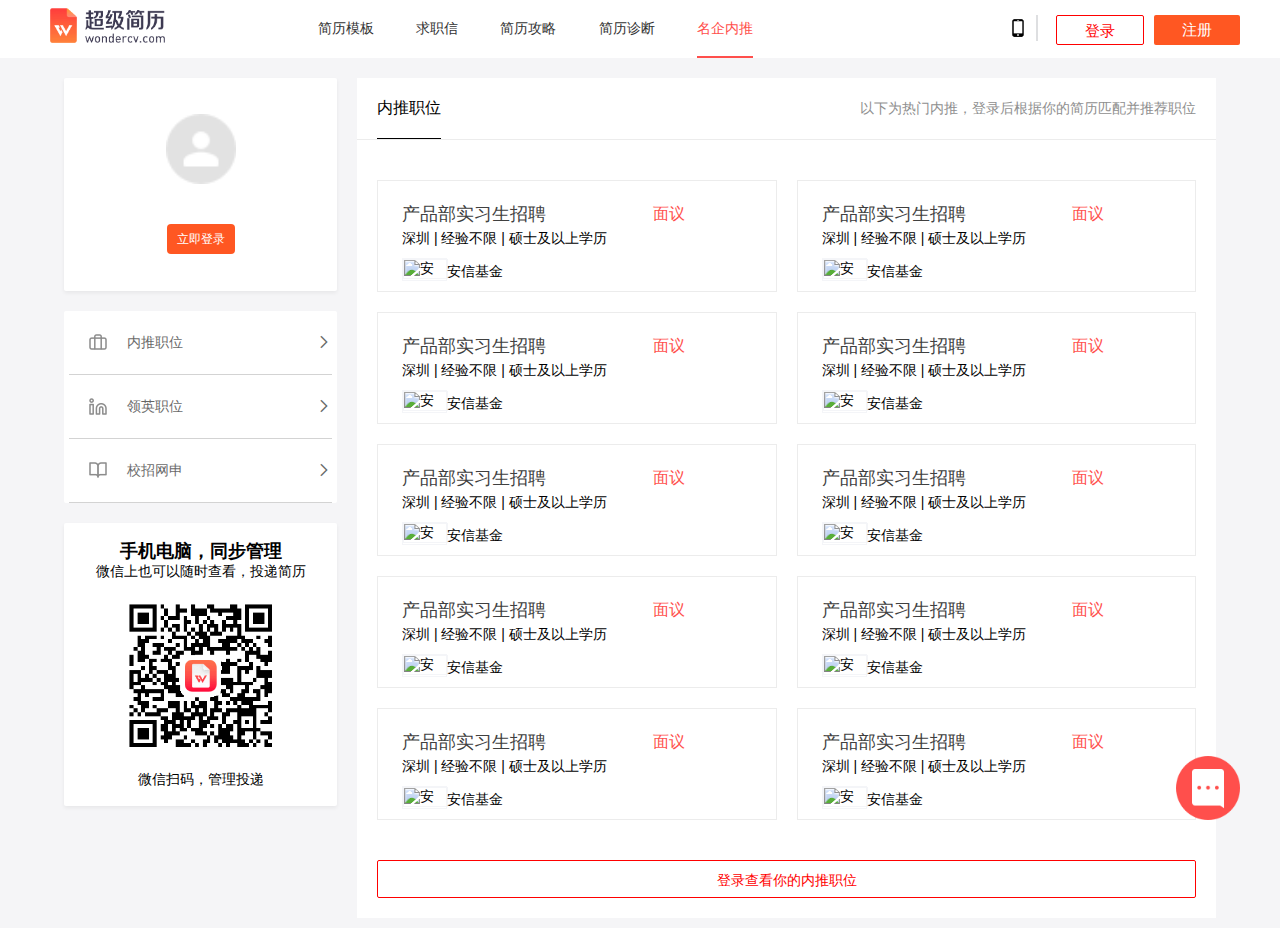
==== 名企内推赵世冲/index.html @ 22922384 "update" ====
<!DOCTYPE html>
<html lang="en">

<head>
  <meta charset="UTF-8">
  <meta name="viewport" content="width=device-width, initial-scale=1.0">
  <meta http-equiv="X-UA-Compatible" content="ie=edge">
  <title>Document</title>
  <link rel="stylesheet" href="css/index.css">
  <link rel="stylesheet" href="layui/css/layui.css">

  <script src="layui/layui.js"></script>

</head>

<body>
  <div class="all">
    <!-- 头部 -->
    <header>
      <div class="loog">
        <a href="../首页郭松松/index.html">
            <img src="img/[www.wondercv.com][233]newwondercvlogozh-CN.png">
        </a>
      </div>
      <div class="nav">
        <ul>
          <li><a href="../简历模板兰田/templates.html">简历模板</a></li>
          <li><a href="../求职信苏茜蔓/WonderCV.html">求职信</a></li>
          <li><a href="../简历攻略刘博/index.html">简历攻略</a></li>
          <li><a href="../简历诊断渠颖超/index.html">简历诊断</a></li>
          <li><a href="../名企内推赵世冲/index.html">名企内推</a></li>
        </ul>
      </div>
      <div class="nav-raght">
        <img style="width: 20px;height: 20px;margin-right: 8px;margin-top: 3px;" src="img/[www.wondercv.com][757]phone.png">
        <div style="height: 26px;width: 2px;background: #DEDFE1;margin-right: 18px;"></div>
        <a style="font-size: 15px;background: none;border:1px red solid;color:red;padding: 0 28px;"
          class="layui-btn layui-btn-sm layui-btn-danger">登录</a>
        <a style="padding: 0 28px;font-size: 15px;" class="zhuce layui-btn layui-btn-sm layui-btn-danger">注册</a>
      </div>

    </header>







    <main style="width: 90%;margin: 0 auto;" class="layui-fluid">
      <div class="content layui-row layui-col-space20">
        <div class="main-left layui-col-md3 layui-col-sm4 layui-col-xs12">
          <div class="main-left-top">
            <img src="img/ren.png">
            <button class="layui-btn layui-btn-sm layui-btn-danger">立即登录</button>
          </div>
          <div class="main-left-con">
            <ul>
              <li style="display: flex;justify-content: space-between;">
                <div style="display: flex;">
                  <img src="img/[www.wondercv.com][312]recruitinfoshover.png">
                  <p>内推职位</p>
                </div>
                <i class="layui-icon layui-icon-right"></i>
              </li>
              <li style="display: flex;justify-content: space-between;">
                <div style="display: flex;"><img src="img/[www.wondercv.com][995]inrecruitinfoshover.png">
                  <p>领英职位</p>
                </div>
                <i class="layui-icon layui-icon-right"></i>

              </li>
              <li style="display: flex;justify-content: space-between;">
                <div style="display: flex;"><img src="img/[www.wondercv.com][861]campusrecruitinghover.png">
                  <p>校招网申</p>
                </div>
                <i class="layui-icon layui-icon-right"></i>
              </li>
            </ul>
          </div>
          <div class="main-left-di">
            <p><b style="font-size: 18px;">手机电脑，同步管理</b></p>
            <P>微信上也可以随时查看，投递简历</P>
            <img src="img/[www.wondercv.com][280]defaultwxqr.png">
            <p>微信扫码，管理投递</p>
          </div>

        </div>
        <div class="main-right layui-col-md9 layui-col-sm8 layui-col-xs12">
          <div style="background-color: #fff;">
            <div class="main-right-top">
              <div
                style="display: flex;line-height: 60px; justify-content: space-between;padding: 0 20px 0 20px; border-bottom: 1px solid #ececec;">
                <p style="border-bottom: 1px #000 solid;font-size: 16px;">内推职位</p>
                <p class="xiaoshi" style="color: #8f8f8f;">以下为热门内推，登录后根据你的简历匹配并推荐职位</p>
              </div>
            </div>
            <div class="main-right-con layui-row layui-col-space20" style="padding: 20px;">
              <!-- 内推职务——职务 -->
              <div class="layui-col-md6" style="margin-top: 20px;">
                <div class="zhiwu card">
                  <a style="width: 100%;" target="_blank" href="/zh-CN/recruit_infos/VpVGJlU"></a>
                  <div style="display:flex;justify-content:space-between;">
                    <div class="job_post">产品部实习生招聘</div>
                    <div class="money">面议</div>
                  </div>

                  <div class="desc">
                    <span>
                      深圳 | 经验不限 | 硕士及以上学历
                    </span>
                  </div>
                  <div class="company">
                    <div class="logo">
                      <img class="logo" alt="安"
                        src="https://photo.wondercv.com/uploads/company/logo/4972/93fc5598-2ac5-4665-b8e4-3fb1077aae60">
                    </div>


                    <div class="title">安信基金</div>
                  </div>
                  </a>
                </div>
              </div>
              <!-- 内推职务——职务 -->
              <div class="layui-col-md6" style="margin-top: 20px;">
                <div class="zhiwu card">
                  <a style="width: 100%;" target="_blank" href="/zh-CN/recruit_infos/VpVGJlU"></a>
                  <div style="display:flex;justify-content:space-between;">
                    <div class="job_post">产品部实习生招聘</div>
                    <div class="money">面议</div>
                  </div>

                  <div class="desc">
                    <span>
                      深圳 | 经验不限 | 硕士及以上学历
                    </span>
                  </div>
                  <div class="company">
                    <div class="logo">
                      <img class="logo" alt="安"
                        src="https://photo.wondercv.com/uploads/company/logo/4972/93fc5598-2ac5-4665-b8e4-3fb1077aae60">
                    </div>


                    <div class="title">安信基金</div>
                  </div>
                  </a>
                </div>
              </div>
              <!-- 内推职务——职务 -->
              <div class="layui-col-md6">
                <div class="zhiwu card">
                  <a style="width: 100%;" target="_blank" href="/zh-CN/recruit_infos/VpVGJlU"></a>
                  <div style="display:flex;justify-content:space-between;">
                    <div class="job_post">产品部实习生招聘</div>
                    <div class="money">面议</div>
                  </div>

                  <div class="desc">
                    <span>
                      深圳 | 经验不限 | 硕士及以上学历
                    </span>
                  </div>
                  <div class="company">
                    <div class="logo">
                      <img class="logo" alt="安"
                        src="https://photo.wondercv.com/uploads/company/logo/4972/93fc5598-2ac5-4665-b8e4-3fb1077aae60">
                    </div>


                    <div class="title">安信基金</div>
                  </div>
                  </a>
                </div>
              </div>
              <!-- 内推职务——职务 -->
              <div class="layui-col-md6">
                <div class="zhiwu card">
                  <a style="width: 100%;" target="_blank" href="/zh-CN/recruit_infos/VpVGJlU"></a>
                  <div style="display:flex;justify-content:space-between;">
                    <div class="job_post">产品部实习生招聘</div>
                    <div class="money">面议</div>
                  </div>

                  <div class="desc">
                    <span>
                      深圳 | 经验不限 | 硕士及以上学历
                    </span>
                  </div>
                  <div class="company">
                    <div class="logo">
                      <img class="logo" alt="安"
                        src="https://photo.wondercv.com/uploads/company/logo/4972/93fc5598-2ac5-4665-b8e4-3fb1077aae60">
                    </div>


                    <div class="title">安信基金</div>
                  </div>
                  </a>
                </div>
              </div>
              <!-- 内推职务——职务 -->
              <div class="layui-col-md6">
                <div class="zhiwu card">
                  <a style="width: 100%;" target="_blank" href="/zh-CN/recruit_infos/VpVGJlU"></a>
                  <div style="display:flex;justify-content:space-between;">
                    <div class="job_post">产品部实习生招聘</div>
                    <div class="money">面议</div>
                  </div>

                  <div class="desc">
                    <span>
                      深圳 | 经验不限 | 硕士及以上学历
                    </span>
                  </div>
                  <div class="company">
                    <div class="logo">
                      <img class="logo" alt="安"
                        src="https://photo.wondercv.com/uploads/company/logo/4972/93fc5598-2ac5-4665-b8e4-3fb1077aae60">
                    </div>


                    <div class="title">安信基金</div>
                  </div>
                  </a>
                </div>
              </div>
              <!-- 内推职务——职务 -->
              <div class="layui-col-md6">
                <div class="zhiwu card">
                  <a style="width: 100%;" target="_blank" href="/zh-CN/recruit_infos/VpVGJlU"></a>
                  <div style="display:flex;justify-content:space-between;">
                    <div class="job_post">产品部实习生招聘</div>
                    <div class="money">面议</div>
                  </div>

                  <div class="desc">
                    <span>
                      深圳 | 经验不限 | 硕士及以上学历
                    </span>
                  </div>
                  <div class="company">
                    <div class="logo">
                      <img class="logo" alt="安"
                        src="https://photo.wondercv.com/uploads/company/logo/4972/93fc5598-2ac5-4665-b8e4-3fb1077aae60">
                    </div>


                    <div class="title">安信基金</div>
                  </div>
                  </a>
                </div>
              </div>
              <!-- 内推职务——职务 -->
              <div class="layui-col-md6">
                <div class="zhiwu card">
                  <a style="width: 100%;" target="_blank" href="/zh-CN/recruit_infos/VpVGJlU"></a>
                  <div style="display:flex;justify-content:space-between;">
                    <div class="job_post">产品部实习生招聘</div>
                    <div class="money">面议</div>
                  </div>

                  <div class="desc">
                    <span>
                      深圳 | 经验不限 | 硕士及以上学历
                    </span>
                  </div>
                  <div class="company">
                    <div class="logo">
                      <img class="logo" alt="安"
                        src="https://photo.wondercv.com/uploads/company/logo/4972/93fc5598-2ac5-4665-b8e4-3fb1077aae60">
                    </div>


                    <div class="title">安信基金</div>
                  </div>
                  </a>
                </div>
              </div>
              <!-- 内推职务——职务 -->
              <div class="layui-col-md6">
                <div class="zhiwu card">
                  <a style="width: 100%;" target="_blank" href="/zh-CN/recruit_infos/VpVGJlU"></a>
                  <div style="display:flex;justify-content:space-between;">
                    <div class="job_post">产品部实习生招聘</div>
                    <div class="money">面议</div>
                  </div>

                  <div class="desc">
                    <span>
                      深圳 | 经验不限 | 硕士及以上学历
                    </span>
                  </div>
                  <div class="company">
                    <div class="logo">
                      <img class="logo" alt="安"
                        src="https://photo.wondercv.com/uploads/company/logo/4972/93fc5598-2ac5-4665-b8e4-3fb1077aae60">
                    </div>


                    <div class="title">安信基金</div>
                  </div>
                  </a>
                </div>
              </div>
              <!-- 内推职务——职务 -->
              <div class="layui-col-md6">
                <div class="zhiwu card">
                  <a style="width: 100%;" target="_blank" href="/zh-CN/recruit_infos/VpVGJlU"></a>
                  <div style="display:flex;justify-content:space-between;">
                    <div class="job_post">产品部实习生招聘</div>
                    <div class="money">面议</div>
                  </div>

                  <div class="desc">
                    <span>
                      深圳 | 经验不限 | 硕士及以上学历
                    </span>
                  </div>
                  <div class="company">
                    <div class="logo">
                      <img class="logo" alt="安"
                        src="https://photo.wondercv.com/uploads/company/logo/4972/93fc5598-2ac5-4665-b8e4-3fb1077aae60">
                    </div>


                    <div class="title">安信基金</div>
                  </div>
                  </a>
                </div>
              </div>
              <!-- 内推职务——职务 -->
              <div class="layui-col-md6">
                <div class="zhiwu card">
                  <a style="width: 100%;" target="_blank" href="/zh-CN/recruit_infos/VpVGJlU"></a>
                  <div style="display:flex;justify-content:space-between;">
                    <div class="job_post">产品部实习生招聘</div>
                    <div class="money">面议</div>
                  </div>

                  <div class="desc">
                    <span>
                      深圳 | 经验不限 | 硕士及以上学历
                    </span>
                  </div>
                  <div class="company">
                    <div class="logo">
                      <img class="logo" alt="安"
                        src="https://photo.wondercv.com/uploads/company/logo/4972/93fc5598-2ac5-4665-b8e4-3fb1077aae60">
                    </div>


                    <div class="title">安信基金</div>
                  </div>
                  </a>
                </div>
              </div>
            </div>
            <div class="main-right-di" style="padding: 20px;"><a class="layui-btn layui-btn-fluid">登录查看你的内推职位</a></div>
          </div>
        </div>
      </div>

    </main>
    <footer>
      <img src="img/[www.wondercv.com][230]E696B0E5AEA2E69C8D1530523129941.png">
    </footer>





  </div>
</body>

</html>
---- 名企内推赵世冲/css/index.css ----
.all{
    background-color:#F5F5F7;
}

/* 导航 */
header{
    width: 100%;
    height: 100%; 
    background-color: #fff;
    display: flex;
    justify-content: space-between;
}
.loog img{
    margin-top: 8px;
    width: 115px;
    margin-left: 50px;
    line-height: 56px
}
.nav{width: 34%;
margin-left: -8%;}
.nav ul{
    display: flex;
    justify-content:space-between;
    margin: 0 auto;
    line-height: 56px;
    color: #5e5e5e;
    font-size: 14px;
}

.nav ul li:nth-of-type(5){
    border-bottom: 2px solid #ff4f4c;
}
.nav ul li:nth-of-type(5) a{
    color: #ff4f4c;
}

.nav-raght{
    display: flex;
    margin-top: 15px;
    margin-right: 40px;
}
.nav li:hover{
    cursor: pointer;
    color: red;
}





.main-left-top>img{
    width: 70px;
    height: 70px;
    display: block;
    margin: 20px auto;
}
.main-left-top>button{
    display: block;
    margin: 20px auto;
    margin-top: 40px;
    border-radius:4px;
     
}
.main-left-top,.main-left-di{
    background-color: #FFF;
    padding:6% 2%;
    border-radius:2px;
    box-shadow: 0 2px 4px 0 rgba(0,0,0,0.06);
}
.main-left-con{
    background-color: #FFF;
    border-radius:2px;
    padding: 0 2%;
    
}
.main-left-con li{
    opacity: 0.6;
    cursor:pointer;
}
.main-left-con li:hover{
    opacity: 1;
}

.main-left-top{margin-top: 20px;}
.main-left-con{margin: 20px 0;}
.main-left-con li{
    list-style: none;
    border-bottom: 1px solid #b6b6b6;
    line-height: 63px;
}
.main-left-con>ul>li>div img{
    width: 18px;
    height: 18px;
    margin:22px 20px;
}
.main-left-di img{
    width: 150px;
    height: 150px;
    display: block;
    margin: 20px auto;
}
.main-left-di p{text-align: center;}
.main-right-top{margin-top: 20px;}
.card{
    
    background: #fff;
    border: 1px solid #ececec;
    padding: 24px;
    padding-bottom: 0;
    position: relative;
}
.job_post{
    font-size: 18px;
    color: #404040;
    line-height: 18px;

    margin-right: 9px;
    margin-bottom: 7px;
}
.money{
    
    width: 99px;
    height: 18px;
    font-size: 16px;
    font-weight: 500;
    color: #ff4f4c;
    line-height: 18px;
}
.company{
    display: flex;
    margin:10px 0;
}
.title{margin-top: 5px;}
.card .logo{
    width: 43px;
    border: 1px solid #f4f5f8;
}
.main-right-di a{
    background: none;
    color: red;
    border: 1px red solid;
}
.zhiwu{
    cursor: pointer;
}
.main-right-di a:hover{
    background-color: red;
}
footer>img{
    position: fixed;
    
    right: 40px;
    bottom: 80px;
    width: 64px;
    height: 64px;
    cursor: pointer;
}
@media screen and (max-width: 510px) {
    .xiaoshi {
        display: none !important;
    }
    .nav-raght a{
        padding: 0 10px!important;
        font-size: 10px !important;
    }
}
@media screen and (max-width: 840px) {
    .nav ul{display: none;}
}
@media screen and (max-width: 360px) {
    .zhuce{
        display: none!important;
    }
}
---- 名企内推赵世冲/layui/css/layui.css ----
/** layui-v2.4.5 MIT License By https://www.layui.com */
 .layui-inline,img{display:inline-block;vertical-align:middle}h1,h2,h3,h4,h5,h6{font-weight:400}.layui-edge,.layui-header,.layui-inline,.layui-main{position:relative}.layui-elip,.layui-form-checkbox span,.layui-form-pane .layui-form-label{text-overflow:ellipsis;white-space:nowrap}.layui-btn,.layui-edge,.layui-inline,img{vertical-align:middle}.layui-btn,.layui-disabled,.layui-icon,.layui-unselect{-webkit-user-select:none;-ms-user-select:none;-moz-user-select:none}blockquote,body,button,dd,div,dl,dt,form,h1,h2,h3,h4,h5,h6,input,li,ol,p,pre,td,textarea,th,ul{margin:0;padding:0;-webkit-tap-highlight-color:rgba(0,0,0,0)}a:active,a:hover{outline:0}img{border:none}li{list-style:none}table{border-collapse:collapse;border-spacing:0}h4,h5,h6{font-size:100%}button,input,optgroup,option,select,textarea{font-family:inherit;font-size:inherit;font-style:inherit;font-weight:inherit;outline:0}pre{white-space:pre-wrap;white-space:-moz-pre-wrap;white-space:-pre-wrap;white-space:-o-pre-wrap;word-wrap:break-word}body{line-height:24px;font:14px Helvetica Neue,Helvetica,PingFang SC,Tahoma,Arial,sans-serif}hr{height:1px;margin:10px 0;border:0;clear:both}a{color:#333;text-decoration:none}a:hover{color:#777}a cite{font-style:normal;*cursor:pointer}.layui-border-box,.layui-border-box *{box-sizing:border-box}.layui-box,.layui-box *{box-sizing:content-box}.layui-clear{clear:both;*zoom:1}.layui-clear:after{content:'\20';clear:both;*zoom:1;display:block;height:0}.layui-inline{*display:inline;*zoom:1}.layui-edge{display:inline-block;width:0;height:0;border-width:6px;border-style:dashed;border-color:transparent;overflow:hidden}.layui-edge-top{top:-4px;border-bottom-color:#999;border-bottom-style:solid}.layui-edge-right{border-left-color:#999;border-left-style:solid}.layui-edge-bottom{top:2px;border-top-color:#999;border-top-style:solid}.layui-edge-left{border-right-color:#999;border-right-style:solid}.layui-elip{overflow:hidden}.layui-disabled,.layui-disabled:hover{color:#d2d2d2!important;cursor:not-allowed!important}.layui-circle{border-radius:100%}.layui-show{display:block!important}.layui-hide{display:none!important}@font-face{font-family:layui-icon;src:url(../font/iconfont.eot?v=240);src:url(../font/iconfont.eot?v=240#iefix) format('embedded-opentype'),url(../font/iconfont.svg?v=240#iconfont) format('svg'),url(../font/iconfont.woff?v=240) format('woff'),url(../font/iconfont.ttf?v=240) format('truetype')}.layui-icon{font-family:layui-icon!important;font-size:16px;font-style:normal;-webkit-font-smoothing:antialiased;-moz-osx-font-smoothing:grayscale}.layui-icon-reply-fill:before{content:"\e611"}.layui-icon-set-fill:before{content:"\e614"}.layui-icon-menu-fill:before{content:"\e60f"}.layui-icon-search:before{content:"\e615"}.layui-icon-share:before{content:"\e641"}.layui-icon-set-sm:before{content:"\e620"}.layui-icon-engine:before{content:"\e628"}.layui-icon-close:before{content:"\1006"}.layui-icon-close-fill:before{content:"\1007"}.layui-icon-chart-screen:before{content:"\e629"}.layui-icon-star:before{content:"\e600"}.layui-icon-circle-dot:before{content:"\e617"}.layui-icon-chat:before{content:"\e606"}.layui-icon-release:before{content:"\e609"}.layui-icon-list:before{content:"\e60a"}.layui-icon-chart:before{content:"\e62c"}.layui-icon-ok-circle:before{content:"\1005"}.layui-icon-layim-theme:before{content:"\e61b"}.layui-icon-table:before{content:"\e62d"}.layui-icon-right:before{content:"\e602"}.layui-icon-left:before{content:"\e603"}.layui-icon-cart-simple:before{content:"\e698"}.layui-icon-face-cry:before{content:"\e69c"}.layui-icon-face-smile:before{content:"\e6af"}.layui-icon-survey:before{content:"\e6b2"}.layui-icon-tree:before{content:"\e62e"}.layui-icon-upload-circle:before{content:"\e62f"}.layui-icon-add-circle:before{content:"\e61f"}.layui-icon-download-circle:before{content:"\e601"}.layui-icon-templeate-1:before{content:"\e630"}.layui-icon-util:before{content:"\e631"}.layui-icon-face-surprised:before{content:"\e664"}.layui-icon-edit:before{content:"\e642"}.layui-icon-speaker:before{content:"\e645"}.layui-icon-down:before{content:"\e61a"}.layui-icon-file:before{content:"\e621"}.layui-icon-layouts:before{content:"\e632"}.layui-icon-rate-half:before{content:"\e6c9"}.layui-icon-add-circle-fine:before{content:"\e608"}.layui-icon-prev-circle:before{content:"\e633"}.layui-icon-read:before{content:"\e705"}.layui-icon-404:before{content:"\e61c"}.layui-icon-carousel:before{content:"\e634"}.layui-icon-help:before{content:"\e607"}.layui-icon-code-circle:before{content:"\e635"}.layui-icon-water:before{content:"\e636"}.layui-icon-username:before{content:"\e66f"}.layui-icon-find-fill:before{content:"\e670"}.layui-icon-about:before{content:"\e60b"}.layui-icon-location:before{content:"\e715"}.layui-icon-up:before{content:"\e619"}.layui-icon-pause:before{content:"\e651"}.layui-icon-date:before{content:"\e637"}.layui-icon-layim-uploadfile:before{content:"\e61d"}.layui-icon-delete:before{content:"\e640"}.layui-icon-play:before{content:"\e652"}.layui-icon-top:before{content:"\e604"}.layui-icon-friends:before{content:"\e612"}.layui-icon-refresh-3:before{content:"\e9aa"}.layui-icon-ok:before{content:"\e605"}.layui-icon-layer:before{content:"\e638"}.layui-icon-face-smile-fine:before{content:"\e60c"}.layui-icon-dollar:before{content:"\e659"}.layui-icon-group:before{content:"\e613"}.layui-icon-layim-download:before{content:"\e61e"}.layui-icon-picture-fine:before{content:"\e60d"}.layui-icon-link:before{content:"\e64c"}.layui-icon-diamond:before{content:"\e735"}.layui-icon-log:before{content:"\e60e"}.layui-icon-rate-solid:before{content:"\e67a"}.layui-icon-fonts-del:before{content:"\e64f"}.layui-icon-unlink:before{content:"\e64d"}.layui-icon-fonts-clear:before{content:"\e639"}.layui-icon-triangle-r:before{content:"\e623"}.layui-icon-circle:before{content:"\e63f"}.layui-icon-radio:before{content:"\e643"}.layui-icon-align-center:before{content:"\e647"}.layui-icon-align-right:before{content:"\e648"}.layui-icon-align-left:before{content:"\e649"}.layui-icon-loading-1:before{content:"\e63e"}.layui-icon-return:before{content:"\e65c"}.layui-icon-fonts-strong:before{content:"\e62b"}.layui-icon-upload:before{content:"\e67c"}.layui-icon-dialogue:before{content:"\e63a"}.layui-icon-video:before{content:"\e6ed"}.layui-icon-headset:before{content:"\e6fc"}.layui-icon-cellphone-fine:before{content:"\e63b"}.layui-icon-add-1:before{content:"\e654"}.layui-icon-face-smile-b:before{content:"\e650"}.layui-icon-fonts-html:before{content:"\e64b"}.layui-icon-form:before{content:"\e63c"}.layui-icon-cart:before{content:"\e657"}.layui-icon-camera-fill:before{content:"\e65d"}.layui-icon-tabs:before{content:"\e62a"}.layui-icon-fonts-code:before{content:"\e64e"}.layui-icon-fire:before{content:"\e756"}.layui-icon-set:before{content:"\e716"}.layui-icon-fonts-u:before{content:"\e646"}.layui-icon-triangle-d:before{content:"\e625"}.layui-icon-tips:before{content:"\e702"}.layui-icon-picture:before{content:"\e64a"}.layui-icon-more-vertical:before{content:"\e671"}.layui-icon-flag:before{content:"\e66c"}.layui-icon-loading:before{content:"\e63d"}.layui-icon-fonts-i:before{content:"\e644"}.layui-icon-refresh-1:before{content:"\e666"}.layui-icon-rmb:before{content:"\e65e"}.layui-icon-home:before{content:"\e68e"}.layui-icon-user:before{content:"\e770"}.layui-icon-notice:before{content:"\e667"}.layui-icon-login-weibo:before{content:"\e675"}.layui-icon-voice:before{content:"\e688"}.layui-icon-upload-drag:before{content:"\e681"}.layui-icon-login-qq:before{content:"\e676"}.layui-icon-snowflake:before{content:"\e6b1"}.layui-icon-file-b:before{content:"\e655"}.layui-icon-template:before{content:"\e663"}.layui-icon-auz:before{content:"\e672"}.layui-icon-console:before{content:"\e665"}.layui-icon-app:before{content:"\e653"}.layui-icon-prev:before{content:"\e65a"}.layui-icon-website:before{content:"\e7ae"}.layui-icon-next:before{content:"\e65b"}.layui-icon-component:before{content:"\e857"}.layui-icon-more:before{content:"\e65f"}.layui-icon-login-wechat:before{content:"\e677"}.layui-icon-shrink-right:before{content:"\e668"}.layui-icon-spread-left:before{content:"\e66b"}.layui-icon-camera:before{content:"\e660"}.layui-icon-note:before{content:"\e66e"}.layui-icon-refresh:before{content:"\e669"}.layui-icon-female:before{content:"\e661"}.layui-icon-male:before{content:"\e662"}.layui-icon-password:before{content:"\e673"}.layui-icon-senior:before{content:"\e674"}.layui-icon-theme:before{content:"\e66a"}.layui-icon-tread:before{content:"\e6c5"}.layui-icon-praise:before{content:"\e6c6"}.layui-icon-star-fill:before{content:"\e658"}.layui-icon-rate:before{content:"\e67b"}.layui-icon-template-1:before{content:"\e656"}.layui-icon-vercode:before{content:"\e679"}.layui-icon-cellphone:before{content:"\e678"}.layui-icon-screen-full:before{content:"\e622"}.layui-icon-screen-restore:before{content:"\e758"}.layui-icon-cols:before{content:"\e610"}.layui-icon-export:before{content:"\e67d"}.layui-icon-print:before{content:"\e66d"}.layui-icon-slider:before{content:"\e714"}.layui-main{width:1140px;margin:0 auto}.layui-header{z-index:1000;height:60px}.layui-header a:hover{transition:all .5s;-webkit-transition:all .5s}.layui-side{position:fixed;left:0;top:0;bottom:0;z-index:999;width:200px;overflow-x:hidden}.layui-side-scroll{position:relative;width:220px;height:100%;overflow-x:hidden}.layui-body{position:absolute;left:200px;right:0;top:0;bottom:0;z-index:998;width:auto;overflow:hidden;overflow-y:auto;box-sizing:border-box}.layui-layout-body{overflow:hidden}.layui-layout-admin .layui-header{background-color:#23262E}.layui-layout-admin .layui-side{top:60px;width:200px;overflow-x:hidden}.layui-layout-admin .layui-body{top:60px;bottom:44px}.layui-layout-admin .layui-main{width:auto;margin:0 15px}.layui-layout-admin .layui-footer{position:fixed;left:200px;right:0;bottom:0;height:44px;line-height:44px;padding:0 15px;background-color:#eee}.layui-layout-admin .layui-logo{position:absolute;left:0;top:0;width:200px;height:100%;line-height:60px;text-align:center;color:#009688;font-size:16px}.layui-layout-admin .layui-header .layui-nav{background:0 0}.layui-layout-left{position:absolute!important;left:200px;top:0}.layui-layout-right{position:absolute!important;right:0;top:0}.layui-container{position:relative;margin:0 auto;padding:0 15px;box-sizing:border-box}.layui-fluid{position:relative;margin:0 auto;padding:0 15px}.layui-row:after,.layui-row:before{content:'';display:block;clear:both}.layui-col-lg1,.layui-col-lg10,.layui-col-lg11,.layui-col-lg12,.layui-col-lg2,.layui-col-lg3,.layui-col-lg4,.layui-col-lg5,.layui-col-lg6,.layui-col-lg7,.layui-col-lg8,.layui-col-lg9,.layui-col-md1,.layui-col-md10,.layui-col-md11,.layui-col-md12,.layui-col-md2,.layui-col-md3,.layui-col-md4,.layui-col-md5,.layui-col-md6,.layui-col-md7,.layui-col-md8,.layui-col-md9,.layui-col-sm1,.layui-col-sm10,.layui-col-sm11,.layui-col-sm12,.layui-col-sm2,.layui-col-sm3,.layui-col-sm4,.layui-col-sm5,.layui-col-sm6,.layui-col-sm7,.layui-col-sm8,.layui-col-sm9,.layui-col-xs1,.layui-col-xs10,.layui-col-xs11,.layui-col-xs12,.layui-col-xs2,.layui-col-xs3,.layui-col-xs4,.layui-col-xs5,.layui-col-xs6,.layui-col-xs7,.layui-col-xs8,.layui-col-xs9{position:relative;display:block;box-sizing:border-box}.layui-col-xs1,.layui-col-xs10,.layui-col-xs11,.layui-col-xs12,.layui-col-xs2,.layui-col-xs3,.layui-col-xs4,.layui-col-xs5,.layui-col-xs6,.layui-col-xs7,.layui-col-xs8,.layui-col-xs9{float:left}.layui-col-xs1{width:8.33333333%}.layui-col-xs2{width:16.66666667%}.layui-col-xs3{width:25%}.layui-col-xs4{width:33.33333333%}.layui-col-xs5{width:41.66666667%}.layui-col-xs6{width:50%}.layui-col-xs7{width:58.33333333%}.layui-col-xs8{width:66.66666667%}.layui-col-xs9{width:75%}.layui-col-xs10{width:83.33333333%}.layui-col-xs11{width:91.66666667%}.layui-col-xs12{width:100%}.layui-col-xs-offset1{margin-left:8.33333333%}.layui-col-xs-offset2{margin-left:16.66666667%}.layui-col-xs-offset3{margin-left:25%}.layui-col-xs-offset4{margin-left:33.33333333%}.layui-col-xs-offset5{margin-left:41.66666667%}.layui-col-xs-offset6{margin-left:50%}.layui-col-xs-offset7{margin-left:58.33333333%}.layui-col-xs-offset8{margin-left:66.66666667%}.layui-col-xs-offset9{margin-left:75%}.layui-col-xs-offset10{margin-left:83.33333333%}.layui-col-xs-offset11{margin-left:91.66666667%}.layui-col-xs-offset12{margin-left:100%}@media screen and (max-width:768px){.layui-hide-xs{display:none!important}.layui-show-xs-block{display:block!important}.layui-show-xs-inline{display:inline!important}.layui-show-xs-inline-block{display:inline-block!important}}@media screen and (min-width:768px){.layui-container{width:750px}.layui-hide-sm{display:none!important}.layui-show-sm-block{display:block!important}.layui-show-sm-inline{display:inline!important}.layui-show-sm-inline-block{display:inline-block!important}.layui-col-sm1,.layui-col-sm10,.layui-col-sm11,.layui-col-sm12,.layui-col-sm2,.layui-col-sm3,.layui-col-sm4,.layui-col-sm5,.layui-col-sm6,.layui-col-sm7,.layui-col-sm8,.layui-col-sm9{float:left}.layui-col-sm1{width:8.33333333%}.layui-col-sm2{width:16.66666667%}.layui-col-sm3{width:25%}.layui-col-sm4{width:33.33333333%}.layui-col-sm5{width:41.66666667%}.layui-col-sm6{width:50%}.layui-col-sm7{width:58.33333333%}.layui-col-sm8{width:66.66666667%}.layui-col-sm9{width:75%}.layui-col-sm10{width:83.33333333%}.layui-col-sm11{width:91.66666667%}.layui-col-sm12{width:100%}.layui-col-sm-offset1{margin-left:8.33333333%}.layui-col-sm-offset2{margin-left:16.66666667%}.layui-col-sm-offset3{margin-left:25%}.layui-col-sm-offset4{margin-left:33.33333333%}.layui-col-sm-offset5{margin-left:41.66666667%}.layui-col-sm-offset6{margin-left:50%}.layui-col-sm-offset7{margin-left:58.33333333%}.layui-col-sm-offset8{margin-left:66.66666667%}.layui-col-sm-offset9{margin-left:75%}.layui-col-sm-offset10{margin-left:83.33333333%}.layui-col-sm-offset11{margin-left:91.66666667%}.layui-col-sm-offset12{margin-left:100%}}@media screen and (min-width:992px){.layui-container{width:970px}.layui-hide-md{display:none!important}.layui-show-md-block{display:block!important}.layui-show-md-inline{display:inline!important}.layui-show-md-inline-block{display:inline-block!important}.layui-col-md1,.layui-col-md10,.layui-col-md11,.layui-col-md12,.layui-col-md2,.layui-col-md3,.layui-col-md4,.layui-col-md5,.layui-col-md6,.layui-col-md7,.layui-col-md8,.layui-col-md9{float:left}.layui-col-md1{width:8.33333333%}.layui-col-md2{width:16.66666667%}.layui-col-md3{width:25%}.layui-col-md4{width:33.33333333%}.layui-col-md5{width:41.66666667%}.layui-col-md6{width:50%}.layui-col-md7{width:58.33333333%}.layui-col-md8{width:66.66666667%}.layui-col-md9{width:75%}.layui-col-md10{width:83.33333333%}.layui-col-md11{width:91.66666667%}.layui-col-md12{width:100%}.layui-col-md-offset1{margin-left:8.33333333%}.layui-col-md-offset2{margin-left:16.66666667%}.layui-col-md-offset3{margin-left:25%}.layui-col-md-offset4{margin-left:33.33333333%}.layui-col-md-offset5{margin-left:41.66666667%}.layui-col-md-offset6{margin-left:50%}.layui-col-md-offset7{margin-left:58.33333333%}.layui-col-md-offset8{margin-left:66.66666667%}.layui-col-md-offset9{margin-left:75%}.layui-col-md-offset10{margin-left:83.33333333%}.layui-col-md-offset11{margin-left:91.66666667%}.layui-col-md-offset12{margin-left:100%}}@media screen and (min-width:1200px){.layui-container{width:1170px}.layui-hide-lg{display:none!important}.layui-show-lg-block{display:block!important}.layui-show-lg-inline{display:inline!important}.layui-show-lg-inline-block{display:inline-block!important}.layui-col-lg1,.layui-col-lg10,.layui-col-lg11,.layui-col-lg12,.layui-col-lg2,.layui-col-lg3,.layui-col-lg4,.layui-col-lg5,.layui-col-lg6,.layui-col-lg7,.layui-col-lg8,.layui-col-lg9{float:left}.layui-col-lg1{width:8.33333333%}.layui-col-lg2{width:16.66666667%}.layui-col-lg3{width:25%}.layui-col-lg4{width:33.33333333%}.layui-col-lg5{width:41.66666667%}.layui-col-lg6{width:50%}.layui-col-lg7{width:58.33333333%}.layui-col-lg8{width:66.66666667%}.layui-col-lg9{width:75%}.layui-col-lg10{width:83.33333333%}.layui-col-lg11{width:91.66666667%}.layui-col-lg12{width:100%}.layui-col-lg-offset1{margin-left:8.33333333%}.layui-col-lg-offset2{margin-left:16.66666667%}.layui-col-lg-offset3{margin-left:25%}.layui-col-lg-offset4{margin-left:33.33333333%}.layui-col-lg-offset5{margin-left:41.66666667%}.layui-col-lg-offset6{margin-left:50%}.layui-col-lg-offset7{margin-left:58.33333333%}.layui-col-lg-offset8{margin-left:66.66666667%}.layui-col-lg-offset9{margin-left:75%}.layui-col-lg-offset10{margin-left:83.33333333%}.layui-col-lg-offset11{margin-left:91.66666667%}.layui-col-lg-offset12{margin-left:100%}}.layui-col-space1{margin:-.5px}.layui-col-space1>*{padding:.5px}.layui-col-space3{margin:-1.5px}.layui-col-space3>*{padding:1.5px}.layui-col-space5{margin:-2.5px}.layui-col-space5>*{padding:2.5px}.layui-col-space8{margin:-3.5px}.layui-col-space8>*{padding:3.5px}.layui-col-space10{margin:-5px}.layui-col-space10>*{padding:5px}.layui-col-space12{margin:-6px}.layui-col-space12>*{padding:6px}.layui-col-space15{margin:-7.5px}.layui-col-space15>*{padding:7.5px}.layui-col-space18{margin:-9px}.layui-col-space18>*{padding:9px}.layui-col-space20{margin:-10px}.layui-col-space20>*{padding:10px}.layui-col-space22{margin:-11px}.layui-col-space22>*{padding:11px}.layui-col-space25{margin:-12.5px}.layui-col-space25>*{padding:12.5px}.layui-col-space30{margin:-15px}.layui-col-space30>*{padding:15px}.layui-btn,.layui-input,.layui-select,.layui-textarea,.layui-upload-button{outline:0;-webkit-appearance:none;transition:all .3s;-webkit-transition:all .3s;box-sizing:border-box}.layui-elem-quote{margin-bottom:10px;padding:15px;line-height:22px;border-left:5px solid #009688;border-radius:0 2px 2px 0;background-color:#f2f2f2}.layui-quote-nm{border-style:solid;border-width:1px 1px 1px 5px;background:0 0}.layui-elem-field{margin-bottom:10px;padding:0;border-width:1px;border-style:solid}.layui-elem-field legend{margin-left:20px;padding:0 10px;font-size:20px;font-weight:300}.layui-field-title{margin:10px 0 20px;border-width:1px 0 0}.layui-field-box{padding:10px 15px}.layui-field-title .layui-field-box{padding:10px 0}.layui-progress{position:relative;height:6px;border-radius:20px;background-color:#e2e2e2}.layui-progress-bar{position:absolute;left:0;top:0;width:0;max-width:100%;height:6px;border-radius:20px;text-align:right;background-color:#5FB878;transition:all .3s;-webkit-transition:all .3s}.layui-progress-big,.layui-progress-big .layui-progress-bar{height:18px;line-height:18px}.layui-progress-text{position:relative;top:-20px;line-height:18px;font-size:12px;color:#666}.layui-progress-big .layui-progress-text{position:static;padding:0 10px;color:#fff}.layui-collapse{border-width:1px;border-style:solid;border-radius:2px}.layui-colla-content,.layui-colla-item{border-top-width:1px;border-top-style:solid}.layui-colla-item:first-child{border-top:none}.layui-colla-title{position:relative;height:42px;line-height:42px;padding:0 15px 0 35px;color:#333;background-color:#f2f2f2;cursor:pointer;font-size:14px;overflow:hidden}.layui-colla-content{display:none;padding:10px 15px;line-height:22px;color:#666}.layui-colla-icon{position:absolute;left:15px;top:0;font-size:14px}.layui-card{margin-bottom:15px;border-radius:2px;background-color:#fff;box-shadow:0 1px 2px 0 rgba(0,0,0,.05)}.layui-card:last-child{margin-bottom:0}.layui-card-header{position:relative;height:42px;line-height:42px;padding:0 15px;border-bottom:1px solid #f6f6f6;color:#333;border-radius:2px 2px 0 0;font-size:14px}.layui-bg-black,.layui-bg-blue,.layui-bg-cyan,.layui-bg-green,.layui-bg-orange,.layui-bg-red{color:#fff!important}.layui-card-body{position:relative;padding:10px 15px;line-height:24px}.layui-card-body[pad15]{padding:15px}.layui-card-body[pad20]{padding:20px}.layui-card-body .layui-table{margin:5px 0}.layui-card .layui-tab{margin:0}.layui-panel-window{position:relative;padding:15px;border-radius:0;border-top:5px solid #E6E6E6;background-color:#fff}.layui-auxiliar-moving{position:fixed;left:0;right:0;top:0;bottom:0;width:100%;height:100%;background:0 0;z-index:9999999999}.layui-form-label,.layui-form-mid,.layui-form-select,.layui-input-block,.layui-input-inline,.layui-textarea{position:relative}.layui-bg-red{background-color:#FF5722!important}.layui-bg-orange{background-color:#FFB800!important}.layui-bg-green{background-color:#009688!important}.layui-bg-cyan{background-color:#2F4056!important}.layui-bg-blue{background-color:#1E9FFF!important}.layui-bg-black{background-color:#393D49!important}.layui-bg-gray{background-color:#eee!important;color:#666!important}.layui-badge-rim,.layui-colla-content,.layui-colla-item,.layui-collapse,.layui-elem-field,.layui-form-pane .layui-form-item[pane],.layui-form-pane .layui-form-label,.layui-input,.layui-layedit,.layui-layedit-tool,.layui-quote-nm,.layui-select,.layui-tab-bar,.layui-tab-card,.layui-tab-title,.layui-tab-title .layui-this:after,.layui-textarea{border-color:#e6e6e6}.layui-timeline-item:before,hr{background-color:#e6e6e6}.layui-text{line-height:22px;font-size:14px;color:#666}.layui-text h1,.layui-text h2,.layui-text h3{font-weight:500;color:#333}.layui-text h1{font-size:30px}.layui-text h2{font-size:24px}.layui-text h3{font-size:18px}.layui-text a:not(.layui-btn){color:#01AAED}.layui-text a:not(.layui-btn):hover{text-decoration:underline}.layui-text ul{padding:5px 0 5px 15px}.layui-text ul li{margin-top:5px;list-style-type:disc}.layui-text em,.layui-word-aux{color:#999!important;padding:0 5px!important}.layui-btn{display:inline-block;height:38px;line-height:38px;padding:0 18px;background-color:#009688;color:#fff;white-space:nowrap;text-align:center;font-size:14px;border:none;border-radius:2px;cursor:pointer}.layui-btn:hover{opacity:.8;filter:alpha(opacity=80);color:#fff}.layui-btn:active{opacity:1;filter:alpha(opacity=100)}.layui-btn+.layui-btn{margin-left:10px}.layui-btn-container{font-size:0}.layui-btn-container .layui-btn{margin-right:10px;margin-bottom:10px}.layui-btn-container .layui-btn+.layui-btn{margin-left:0}.layui-table .layui-btn-container .layui-btn{margin-bottom:9px}.layui-btn-radius{border-radius:100px}.layui-btn .layui-icon{margin-right:3px;font-size:18px;vertical-align:bottom;vertical-align:middle\9}.layui-btn-primary{border:1px solid #C9C9C9;background-color:#fff;color:#555}.layui-btn-primary:hover{border-color:#009688;color:#333}.layui-btn-normal{background-color:#1E9FFF}.layui-btn-warm{background-color:#FFB800}.layui-btn-danger{background-color:#FF5722}.layui-btn-disabled,.layui-btn-disabled:active,.layui-btn-disabled:hover{border:1px solid #e6e6e6;background-color:#FBFBFB;color:#C9C9C9;cursor:not-allowed;opacity:1}.layui-btn-lg{height:44px;line-height:44px;padding:0 25px;font-size:16px}.layui-btn-sm{height:30px;line-height:30px;padding:0 10px;font-size:12px}.layui-btn-sm i{font-size:16px!important}.layui-btn-xs{height:22px;line-height:22px;padding:0 5px;font-size:12px}.layui-btn-xs i{font-size:14px!important}.layui-btn-group{display:inline-block;vertical-align:middle;font-size:0}.layui-btn-group .layui-btn{margin-left:0!important;margin-right:0!important;border-left:1px solid rgba(255,255,255,.5);border-radius:0}.layui-btn-group .layui-btn-primary{border-left:none}.layui-btn-group .layui-btn-primary:hover{border-color:#C9C9C9;color:#009688}.layui-btn-group .layui-btn:first-child{border-left:none;border-radius:2px 0 0 2px}.layui-btn-group .layui-btn-primary:first-child{border-left:1px solid #c9c9c9}.layui-btn-group .layui-btn:last-child{border-radius:0 2px 2px 0}.layui-btn-group .layui-btn+.layui-btn{margin-left:0}.layui-btn-group+.layui-btn-group{margin-left:10px}.layui-btn-fluid{width:100%}.layui-input,.layui-select,.layui-textarea{height:38px;line-height:1.3;line-height:38px\9;border-width:1px;border-style:solid;background-color:#fff;border-radius:2px}.layui-input::-webkit-input-placeholder,.layui-select::-webkit-input-placeholder,.layui-textarea::-webkit-input-placeholder{line-height:1.3}.layui-input,.layui-textarea{display:block;width:100%;padding-left:10px}.layui-input:hover,.layui-textarea:hover{border-color:#D2D2D2!important}.layui-input:focus,.layui-textarea:focus{border-color:#C9C9C9!important}.layui-textarea{min-height:100px;height:auto;line-height:20px;padding:6px 10px;resize:vertical}.layui-select{padding:0 10px}.layui-form input[type=checkbox],.layui-form input[type=radio],.layui-form select{display:none}.layui-form [lay-ignore]{display:initial}.layui-form-item{margin-bottom:15px;clear:both;*zoom:1}.layui-form-item:after{content:'\20';clear:both;*zoom:1;display:block;height:0}.layui-form-label{float:left;display:block;padding:9px 15px;width:80px;font-weight:400;line-height:20px;text-align:right}.layui-form-label-col{display:block;float:none;padding:9px 0;line-height:20px;text-align:left}.layui-form-item .layui-inline{margin-bottom:5px;margin-right:10px}.layui-input-block{margin-left:110px;min-height:36px}.layui-input-inline{display:inline-block;vertical-align:middle}.layui-form-item .layui-input-inline{float:left;width:190px;margin-right:10px}.layui-form-text .layui-input-inline{width:auto}.layui-form-mid{float:left;display:block;padding:9px 0!important;line-height:20px;margin-right:10px}.layui-form-danger+.layui-form-select .layui-input,.layui-form-danger:focus{border-color:#FF5722!important}.layui-form-select .layui-input{padding-right:30px;cursor:pointer}.layui-form-select .layui-edge{position:absolute;right:10px;top:50%;margin-top:-3px;cursor:pointer;border-width:6px;border-top-color:#c2c2c2;border-top-style:solid;transition:all .3s;-webkit-transition:all .3s}.layui-form-select dl{display:none;position:absolute;left:0;top:42px;padding:5px 0;z-index:899;min-width:100%;border:1px solid #d2d2d2;max-height:300px;overflow-y:auto;background-color:#fff;border-radius:2px;box-shadow:0 2px 4px rgba(0,0,0,.12);box-sizing:border-box}.layui-form-select dl dd,.layui-form-select dl dt{padding:0 10px;line-height:36px;white-space:nowrap;overflow:hidden;text-overflow:ellipsis}.layui-form-select dl dt{font-size:12px;color:#999}.layui-form-select dl dd{cursor:pointer}.layui-form-select dl dd:hover{background-color:#f2f2f2;-webkit-transition:.5s all;transition:.5s all}.layui-form-select .layui-select-group dd{padding-left:20px}.layui-form-select dl dd.layui-select-tips{padding-left:10px!important;color:#999}.layui-form-select dl dd.layui-this{background-color:#5FB878;color:#fff}.layui-form-checkbox,.layui-form-select dl dd.layui-disabled{background-color:#fff}.layui-form-selected dl{display:block}.layui-form-checkbox,.layui-form-checkbox *,.layui-form-switch{display:inline-block;vertical-align:middle}.layui-form-selected .layui-edge{margin-top:-9px;-webkit-transform:rotate(180deg);transform:rotate(180deg);margin-top:-3px\9}:root .layui-form-selected .layui-edge{margin-top:-9px\0/IE9}.layui-form-selectup dl{top:auto;bottom:42px}.layui-select-none{margin:5px 0;text-align:center;color:#999}.layui-select-disabled .layui-disabled{border-color:#eee!important}.layui-select-disabled .layui-edge{border-top-color:#d2d2d2}.layui-form-checkbox{position:relative;height:30px;line-height:30px;margin-right:10px;padding-right:30px;cursor:pointer;font-size:0;-webkit-transition:.1s linear;transition:.1s linear;box-sizing:border-box}.layui-form-checkbox span{padding:0 10px;height:100%;font-size:14px;border-radius:2px 0 0 2px;background-color:#d2d2d2;color:#fff;overflow:hidden}.layui-form-checkbox:hover span{background-color:#c2c2c2}.layui-form-checkbox i{position:absolute;right:0;top:0;width:30px;height:28px;border:1px solid #d2d2d2;border-left:none;border-radius:0 2px 2px 0;color:#fff;font-size:20px;text-align:center}.layui-form-checkbox:hover i{border-color:#c2c2c2;color:#c2c2c2}.layui-form-checked,.layui-form-checked:hover{border-color:#5FB878}.layui-form-checked span,.layui-form-checked:hover span{background-color:#5FB878}.layui-form-checked i,.layui-form-checked:hover i{color:#5FB878}.layui-form-item .layui-form-checkbox{margin-top:4px}.layui-form-checkbox[lay-skin=primary]{height:auto!important;line-height:normal!important;min-width:18px;min-height:18px;border:none!important;margin-right:0;padding-left:28px;padding-right:0;background:0 0}.layui-form-checkbox[lay-skin=primary] span{padding-left:0;padding-right:15px;line-height:18px;background:0 0;color:#666}.layui-form-checkbox[lay-skin=primary] i{right:auto;left:0;width:16px;height:16px;line-height:16px;border:1px solid #d2d2d2;font-size:12px;border-radius:2px;background-color:#fff;-webkit-transition:.1s linear;transition:.1s linear}.layui-form-checkbox[lay-skin=primary]:hover i{border-color:#5FB878;color:#fff}.layui-form-checked[lay-skin=primary] i{border-color:#5FB878;background-color:#5FB878;color:#fff}.layui-checkbox-disbaled[lay-skin=primary] span{background:0 0!important;color:#c2c2c2}.layui-checkbox-disbaled[lay-skin=primary]:hover i{border-color:#d2d2d2}.layui-form-item .layui-form-checkbox[lay-skin=primary]{margin-top:10px}.layui-form-switch{position:relative;height:22px;line-height:22px;min-width:35px;padding:0 5px;margin-top:8px;border:1px solid #d2d2d2;border-radius:20px;cursor:pointer;background-color:#fff;-webkit-transition:.1s linear;transition:.1s linear}.layui-form-switch i{position:absolute;left:5px;top:3px;width:16px;height:16px;border-radius:20px;background-color:#d2d2d2;-webkit-transition:.1s linear;transition:.1s linear}.layui-form-switch em{position:relative;top:0;width:25px;margin-left:21px;padding:0!important;text-align:center!important;color:#999!important;font-style:normal!important;font-size:12px}.layui-form-onswitch{border-color:#5FB878;background-color:#5FB878}.layui-checkbox-disbaled,.layui-checkbox-disbaled i{border-color:#e2e2e2!important}.layui-form-onswitch i{left:100%;margin-left:-21px;background-color:#fff}.layui-form-onswitch em{margin-left:5px;margin-right:21px;color:#fff!important}.layui-checkbox-disbaled span{background-color:#e2e2e2!important}.layui-checkbox-disbaled:hover i{color:#fff!important}[lay-radio]{display:none}.layui-form-radio,.layui-form-radio *{display:inline-block;vertical-align:middle}.layui-form-radio{line-height:28px;margin:6px 10px 0 0;padding-right:10px;cursor:pointer;font-size:0}.layui-form-radio *{font-size:14px}.layui-form-radio>i{margin-right:8px;font-size:22px;color:#c2c2c2}.layui-form-radio>i:hover,.layui-form-radioed>i{color:#5FB878}.layui-radio-disbaled>i{color:#e2e2e2!important}.layui-form-pane .layui-form-label{width:110px;padding:8px 15px;height:38px;line-height:20px;border-width:1px;border-style:solid;border-radius:2px 0 0 2px;text-align:center;background-color:#FBFBFB;overflow:hidden;box-sizing:border-box}.layui-form-pane .layui-input-inline{margin-left:-1px}.layui-form-pane .layui-input-block{margin-left:110px;left:-1px}.layui-form-pane .layui-input{border-radius:0 2px 2px 0}.layui-form-pane .layui-form-text .layui-form-label{float:none;width:100%;border-radius:2px;box-sizing:border-box;text-align:left}.layui-form-pane .layui-form-text .layui-input-inline{display:block;margin:0;top:-1px;clear:both}.layui-form-pane .layui-form-text .layui-input-block{margin:0;left:0;top:-1px}.layui-form-pane .layui-form-text .layui-textarea{min-height:100px;border-radius:0 0 2px 2px}.layui-form-pane .layui-form-checkbox{margin:4px 0 4px 10px}.layui-form-pane .layui-form-radio,.layui-form-pane .layui-form-switch{margin-top:6px;margin-left:10px}.layui-form-pane .layui-form-item[pane]{position:relative;border-width:1px;border-style:solid}.layui-form-pane .layui-form-item[pane] .layui-form-label{position:absolute;left:0;top:0;height:100%;border-width:0 1px 0 0}.layui-form-pane .layui-form-item[pane] .layui-input-inline{margin-left:110px}@media screen and (max-width:450px){.layui-form-item .layui-form-label{text-overflow:ellipsis;overflow:hidden;white-space:nowrap}.layui-form-item .layui-inline{display:block;margin-right:0;margin-bottom:20px;clear:both}.layui-form-item .layui-inline:after{content:'\20';clear:both;display:block;height:0}.layui-form-item .layui-input-inline{display:block;float:none;left:-3px;width:auto;margin:0 0 10px 112px}.layui-form-item .layui-input-inline+.layui-form-mid{margin-left:110px;top:-5px;padding:0}.layui-form-item .layui-form-checkbox{margin-right:5px;margin-bottom:5px}}.layui-layedit{border-width:1px;border-style:solid;border-radius:2px}.layui-layedit-tool{padding:3px 5px;border-bottom-width:1px;border-bottom-style:solid;font-size:0}.layedit-tool-fixed{position:fixed;top:0;border-top:1px solid #e2e2e2}.layui-layedit-tool .layedit-tool-mid,.layui-layedit-tool .layui-icon{display:inline-block;vertical-align:middle;text-align:center;font-size:14px}.layui-layedit-tool .layui-icon{position:relative;width:32px;height:30px;line-height:30px;margin:3px 5px;color:#777;cursor:pointer;border-radius:2px}.layui-layedit-tool .layui-icon:hover{color:#393D49}.layui-layedit-tool .layui-icon:active{color:#000}.layui-layedit-tool .layedit-tool-active{background-color:#e2e2e2;color:#000}.layui-layedit-tool .layui-disabled,.layui-layedit-tool .layui-disabled:hover{color:#d2d2d2;cursor:not-allowed}.layui-layedit-tool .layedit-tool-mid{width:1px;height:18px;margin:0 10px;background-color:#d2d2d2}.layedit-tool-html{width:50px!important;font-size:30px!important}.layedit-tool-b,.layedit-tool-code,.layedit-tool-help{font-size:16px!important}.layedit-tool-d,.layedit-tool-face,.layedit-tool-image,.layedit-tool-unlink{font-size:18px!important}.layedit-tool-image input{position:absolute;font-size:0;left:0;top:0;width:100%;height:100%;opacity:.01;filter:Alpha(opacity=1);cursor:pointer}.layui-layedit-iframe iframe{display:block;width:100%}#LAY_layedit_code{overflow:hidden}.layui-laypage{display:inline-block;*display:inline;*zoom:1;vertical-align:middle;margin:10px 0;font-size:0}.layui-laypage>a:first-child,.layui-laypage>a:first-child em{border-radius:2px 0 0 2px}.layui-laypage>a:last-child,.layui-laypage>a:last-child em{border-radius:0 2px 2px 0}.layui-laypage>:first-child{margin-left:0!important}.layui-laypage>:last-child{margin-right:0!important}.layui-laypage a,.layui-laypage button,.layui-laypage input,.layui-laypage select,.layui-laypage span{border:1px solid #e2e2e2}.layui-laypage a,.layui-laypage span{display:inline-block;*display:inline;*zoom:1;vertical-align:middle;padding:0 15px;height:28px;line-height:28px;margin:0 -1px 5px 0;background-color:#fff;color:#333;font-size:12px}.layui-flow-more a *,.layui-laypage input,.layui-table-view select[lay-ignore]{display:inline-block}.layui-laypage a:hover{color:#009688}.layui-laypage em{font-style:normal}.layui-laypage .layui-laypage-spr{color:#999;font-weight:700}.layui-laypage a{text-decoration:none}.layui-laypage .layui-laypage-curr{position:relative}.layui-laypage .layui-laypage-curr em{position:relative;color:#fff}.layui-laypage .layui-laypage-curr .layui-laypage-em{position:absolute;left:-1px;top:-1px;padding:1px;width:100%;height:100%;background-color:#009688}.layui-laypage-em{border-radius:2px}.layui-laypage-next em,.layui-laypage-prev em{font-family:Sim sun;font-size:16px}.layui-laypage .layui-laypage-count,.layui-laypage .layui-laypage-limits,.layui-laypage .layui-laypage-refresh,.layui-laypage .layui-laypage-skip{margin-left:10px;margin-right:10px;padding:0;border:none}.layui-laypage .layui-laypage-limits,.layui-laypage .layui-laypage-refresh{vertical-align:top}.layui-laypage .layui-laypage-refresh i{font-size:18px;cursor:pointer}.layui-laypage select{height:22px;padding:3px;border-radius:2px;cursor:pointer}.layui-laypage .layui-laypage-skip{height:30px;line-height:30px;color:#999}.layui-laypage button,.layui-laypage input{height:30px;line-height:30px;border-radius:2px;vertical-align:top;background-color:#fff;box-sizing:border-box}.layui-laypage input{width:40px;margin:0 10px;padding:0 3px;text-align:center}.layui-laypage input:focus,.layui-laypage select:focus{border-color:#009688!important}.layui-laypage button{margin-left:10px;padding:0 10px;cursor:pointer}.layui-table,.layui-table-view{margin:10px 0}.layui-flow-more{margin:10px 0;text-align:center;color:#999;font-size:14px}.layui-flow-more a{height:32px;line-height:32px}.layui-flow-more a *{vertical-align:top}.layui-flow-more a cite{padding:0 20px;border-radius:3px;background-color:#eee;color:#333;font-style:normal}.layui-flow-more a cite:hover{opacity:.8}.layui-flow-more a i{font-size:30px;color:#737383}.layui-table{width:100%;background-color:#fff;color:#666}.layui-table tr{transition:all .3s;-webkit-transition:all .3s}.layui-table th{text-align:left;font-weight:400}.layui-table tbody tr:hover,.layui-table thead tr,.layui-table-click,.layui-table-header,.layui-table-hover,.layui-table-mend,.layui-table-patch,.layui-table-tool,.layui-table-total,.layui-table-total tr,.layui-table[lay-even] tr:nth-child(even){background-color:#f2f2f2}.layui-table td,.layui-table th,.layui-table-col-set,.layui-table-fixed-r,.layui-table-grid-down,.layui-table-header,.layui-table-page,.layui-table-tips-main,.layui-table-tool,.layui-table-total,.layui-table-view,.layui-table[lay-skin=line],.layui-table[lay-skin=row]{border-width:1px;border-style:solid;border-color:#e6e6e6}.layui-table td,.layui-table th{position:relative;padding:9px 15px;min-height:20px;line-height:20px;font-size:14px}.layui-table[lay-skin=line] td,.layui-table[lay-skin=line] th{border-width:0 0 1px}.layui-table[lay-skin=row] td,.layui-table[lay-skin=row] th{border-width:0 1px 0 0}.layui-table[lay-skin=nob] td,.layui-table[lay-skin=nob] th{border:none}.layui-table img{max-width:100px}.layui-table[lay-size=lg] td,.layui-table[lay-size=lg] th{padding:15px 30px}.layui-table-view .layui-table[lay-size=lg] .layui-table-cell{height:40px;line-height:40px}.layui-table[lay-size=sm] td,.layui-table[lay-size=sm] th{font-size:12px;padding:5px 10px}.layui-table-view .layui-table[lay-size=sm] .layui-table-cell{height:20px;line-height:20px}.layui-table[lay-data]{display:none}.layui-table-box{position:relative;overflow:hidden}.layui-table-view .layui-table{position:relative;width:auto;margin:0}.layui-table-view .layui-table[lay-skin=line]{border-width:0 1px 0 0}.layui-table-view .layui-table[lay-skin=row]{border-width:0 0 1px}.layui-table-view .layui-table td,.layui-table-view .layui-table th{padding:5px 0;border-top:none;border-left:none}.layui-table-view .layui-table th.layui-unselect .layui-table-cell span{cursor:pointer}.layui-table-view .layui-table td{cursor:default}.layui-table-view .layui-form-checkbox[lay-skin=primary] i{width:18px;height:18px}.layui-table-view .layui-form-radio{line-height:0;padding:0}.layui-table-view .layui-form-radio>i{margin:0;font-size:20px}.layui-table-init{position:absolute;left:0;top:0;width:100%;height:100%;text-align:center;z-index:110}.layui-table-init .layui-icon{position:absolute;left:50%;top:50%;margin:-15px 0 0 -15px;font-size:30px;color:#c2c2c2}.layui-table-header{border-width:0 0 1px;overflow:hidden}.layui-table-header .layui-table{margin-bottom:-1px}.layui-table-tool .layui-inline[lay-event]{position:relative;width:26px;height:26px;padding:5px;line-height:16px;margin-right:10px;text-align:center;color:#333;border:1px solid #ccc;cursor:pointer;-webkit-transition:.5s all;transition:.5s all}.layui-table-tool .layui-inline[lay-event]:hover{border:1px solid #999}.layui-table-tool-temp{padding-right:120px}.layui-table-tool-self{position:absolute;right:17px;top:10px}.layui-table-tool .layui-table-tool-self .layui-inline[lay-event]{margin:0 0 0 10px}.layui-table-tool-panel{position:absolute;top:29px;left:-1px;padding:5px 0;min-width:150px;min-height:40px;border:1px solid #d2d2d2;text-align:left;overflow-y:auto;background-color:#fff;box-shadow:0 2px 4px rgba(0,0,0,.12)}.layui-table-cell,.layui-table-tool-panel li{overflow:hidden;text-overflow:ellipsis;white-space:nowrap}.layui-table-tool-panel li{padding:0 10px;line-height:30px;-webkit-transition:.5s all;transition:.5s all}.layui-table-tool-panel li .layui-form-checkbox[lay-skin=primary]{width:100%;padding-left:28px}.layui-table-tool-panel li:hover{background-color:#f2f2f2}.layui-table-tool-panel li .layui-form-checkbox[lay-skin=primary] i{position:absolute;left:0;top:0}.layui-table-tool-panel li .layui-form-checkbox[lay-skin=primary] span{padding:0}.layui-table-tool .layui-table-tool-self .layui-table-tool-panel{left:auto;right:-1px}.layui-table-col-set{position:absolute;right:0;top:0;width:20px;height:100%;border-width:0 0 0 1px;background-color:#fff}.layui-table-sort{width:10px;height:20px;margin-left:5px;cursor:pointer!important}.layui-table-sort .layui-edge{position:absolute;left:5px;border-width:5px}.layui-table-sort .layui-table-sort-asc{top:3px;border-top:none;border-bottom-style:solid;border-bottom-color:#b2b2b2}.layui-table-sort .layui-table-sort-asc:hover{border-bottom-color:#666}.layui-table-sort .layui-table-sort-desc{bottom:5px;border-bottom:none;border-top-style:solid;border-top-color:#b2b2b2}.layui-table-sort .layui-table-sort-desc:hover{border-top-color:#666}.layui-table-sort[lay-sort=asc] .layui-table-sort-asc{border-bottom-color:#000}.layui-table-sort[lay-sort=desc] .layui-table-sort-desc{border-top-color:#000}.layui-table-cell{height:28px;line-height:28px;padding:0 15px;position:relative;box-sizing:border-box}.layui-table-cell .layui-form-checkbox[lay-skin=primary]{top:-1px;padding:0}.layui-table-cell .layui-table-link{color:#01AAED}.laytable-cell-checkbox,.laytable-cell-numbers,.laytable-cell-radio,.laytable-cell-space{padding:0;text-align:center}.layui-table-body{position:relative;overflow:auto;margin-right:-1px;margin-bottom:-1px}.layui-table-body .layui-none{line-height:26px;padding:15px;text-align:center;color:#999}.layui-table-fixed{position:absolute;left:0;top:0;z-index:101}.layui-table-fixed .layui-table-body{overflow:hidden}.layui-table-fixed-l{box-shadow:0 -1px 8px rgba(0,0,0,.08)}.layui-table-fixed-r{left:auto;right:-1px;border-width:0 0 0 1px;box-shadow:-1px 0 8px rgba(0,0,0,.08)}.layui-table-fixed-r .layui-table-header{position:relative;overflow:visible}.layui-table-mend{position:absolute;right:-49px;top:0;height:100%;width:50px}.layui-table-tool{position:relative;z-index:890;width:100%;min-height:50px;line-height:30px;padding:10px 15px;border-width:0 0 1px}.layui-table-tool .layui-btn-container{margin-bottom:-10px}.layui-table-page,.layui-table-total{border-width:1px 0 0;margin-bottom:-1px;overflow:hidden}.layui-table-page{position:relative;width:100%;padding:7px 7px 0;height:41px;font-size:12px;white-space:nowrap}.layui-table-page>div{height:26px}.layui-table-page .layui-laypage{margin:0}.layui-table-page .layui-laypage a,.layui-table-page .layui-laypage span{height:26px;line-height:26px;margin-bottom:10px;border:none;background:0 0}.layui-table-page .layui-laypage a,.layui-table-page .layui-laypage span.layui-laypage-curr{padding:0 12px}.layui-table-page .layui-laypage span{margin-left:0;padding:0}.layui-table-page .layui-laypage .layui-laypage-prev{margin-left:-7px!important}.layui-table-page .layui-laypage .layui-laypage-curr .layui-laypage-em{left:0;top:0;padding:0}.layui-table-page .layui-laypage button,.layui-table-page .layui-laypage input{height:26px;line-height:26px}.layui-table-page .layui-laypage input{width:40px}.layui-table-page .layui-laypage button{padding:0 10px}.layui-table-page select{height:18px}.layui-table-patch .layui-table-cell{padding:0;width:30px}.layui-table-edit{position:absolute;left:0;top:0;width:100%;height:100%;padding:0 14px 1px;border-radius:0;box-shadow:1px 1px 20px rgba(0,0,0,.15)}.layui-table-edit:focus{border-color:#5FB878!important}select.layui-table-edit{padding:0 0 0 10px;border-color:#C9C9C9}.layui-table-view .layui-form-checkbox,.layui-table-view .layui-form-radio,.layui-table-view .layui-form-switch{top:0;margin:0;box-sizing:content-box}.layui-table-view .layui-form-checkbox{top:-1px;height:26px;line-height:26px}.layui-table-view .layui-form-checkbox i{height:26px}.layui-table-grid .layui-table-cell{overflow:visible}.layui-table-grid-down{position:absolute;top:0;right:0;width:26px;height:100%;padding:5px 0;border-width:0 0 0 1px;text-align:center;background-color:#fff;color:#999;cursor:pointer}.layui-table-grid-down .layui-icon{position:absolute;top:50%;left:50%;margin:-8px 0 0 -8px}.layui-table-grid-down:hover{background-color:#fbfbfb}body .layui-table-tips .layui-layer-content{background:0 0;padding:0;box-shadow:0 1px 6px rgba(0,0,0,.12)}.layui-table-tips-main{margin:-44px 0 0 -1px;max-height:150px;padding:8px 15px;font-size:14px;overflow-y:scroll;background-color:#fff;color:#666}.layui-table-tips-c{position:absolute;right:-3px;top:-13px;width:20px;height:20px;padding:3px;cursor:pointer;background-color:#666;border-radius:50%;color:#fff}.layui-table-tips-c:hover{background-color:#777}.layui-table-tips-c:before{position:relative;right:-2px}.layui-upload-file{display:none!important;opacity:.01;filter:Alpha(opacity=1)}.layui-upload-drag,.layui-upload-form,.layui-upload-wrap{display:inline-block}.layui-upload-list{margin:10px 0}.layui-upload-choose{padding:0 10px;color:#999}.layui-upload-drag{position:relative;padding:30px;border:1px dashed #e2e2e2;background-color:#fff;text-align:center;cursor:pointer;color:#999}.layui-upload-drag .layui-icon{font-size:50px;color:#009688}.layui-upload-drag[lay-over]{border-color:#009688}.layui-upload-iframe{position:absolute;width:0;height:0;border:0;visibility:hidden}.layui-upload-wrap{position:relative;vertical-align:middle}.layui-upload-wrap .layui-upload-file{display:block!important;position:absolute;left:0;top:0;z-index:10;font-size:100px;width:100%;height:100%;opacity:.01;filter:Alpha(opacity=1);cursor:pointer}.layui-tree{line-height:26px}.layui-tree li{text-overflow:ellipsis;overflow:hidden;white-space:nowrap}.layui-tree li .layui-tree-spread,.layui-tree li a{display:inline-block;vertical-align:top;height:26px;*display:inline;*zoom:1;cursor:pointer}.layui-tree li a{font-size:0}.layui-tree li a i{font-size:16px}.layui-tree li a cite{padding:0 6px;font-size:14px;font-style:normal}.layui-tree li i{padding-left:6px;color:#333;-moz-user-select:none}.layui-tree li .layui-tree-check{font-size:13px}.layui-tree li .layui-tree-check:hover{color:#009E94}.layui-tree li ul{display:none;margin-left:20px}.layui-tree li .layui-tree-enter{line-height:24px;border:1px dotted #000}.layui-tree-drag{display:none;position:absolute;left:-666px;top:-666px;background-color:#f2f2f2;padding:5px 10px;border:1px dotted #000;white-space:nowrap}.layui-tree-drag i{padding-right:5px}.layui-nav{position:relative;padding:0 20px;background-color:#393D49;color:#fff;border-radius:2px;font-size:0;box-sizing:border-box}.layui-nav *{font-size:14px}.layui-nav .layui-nav-item{position:relative;display:inline-block;*display:inline;*zoom:1;vertical-align:middle;line-height:60px}.layui-nav .layui-nav-item a{display:block;padding:0 20px;color:#fff;color:rgba(255,255,255,.7);transition:all .3s;-webkit-transition:all .3s}.layui-nav .layui-this:after,.layui-nav-bar,.layui-nav-tree .layui-nav-itemed:after{position:absolute;left:0;top:0;width:0;height:5px;background-color:#5FB878;transition:all .2s;-webkit-transition:all .2s}.layui-nav-bar{z-index:1000}.layui-nav .layui-nav-item a:hover,.layui-nav .layui-this a{color:#fff}.layui-nav .layui-this:after{content:'';top:auto;bottom:0;width:100%}.layui-nav-img{width:30px;height:30px;margin-right:10px;border-radius:50%}.layui-nav .layui-nav-more{content:'';width:0;height:0;border-style:solid dashed dashed;border-color:#fff transparent transparent;overflow:hidden;cursor:pointer;transition:all .2s;-webkit-transition:all .2s;position:absolute;top:50%;right:3px;margin-top:-3px;border-width:6px;border-top-color:rgba(255,255,255,.7)}.layui-nav .layui-nav-mored,.layui-nav-itemed>a .layui-nav-more{margin-top:-9px;border-style:dashed dashed solid;border-color:transparent transparent #fff}.layui-nav-child{display:none;position:absolute;left:0;top:65px;min-width:100%;line-height:36px;padding:5px 0;box-shadow:0 2px 4px rgba(0,0,0,.12);border:1px solid #d2d2d2;background-color:#fff;z-index:100;border-radius:2px;white-space:nowrap}.layui-nav .layui-nav-child a{color:#333}.layui-nav .layui-nav-child a:hover{background-color:#f2f2f2;color:#000}.layui-nav-child dd{position:relative}.layui-nav .layui-nav-child dd.layui-this a,.layui-nav-child dd.layui-this{background-color:#5FB878;color:#fff}.layui-nav-child dd.layui-this:after{display:none}.layui-nav-tree{width:200px;padding:0}.layui-nav-tree .layui-nav-item{display:block;width:100%;line-height:45px}.layui-nav-tree .layui-nav-item a{position:relative;height:45px;line-height:45px;text-overflow:ellipsis;overflow:hidden;white-space:nowrap}.layui-nav-tree .layui-nav-item a:hover{background-color:#4E5465}.layui-nav-tree .layui-nav-bar{width:5px;height:0;background-color:#009688}.layui-nav-tree .layui-nav-child dd.layui-this,.layui-nav-tree .layui-nav-child dd.layui-this a,.layui-nav-tree .layui-this,.layui-nav-tree .layui-this>a,.layui-nav-tree .layui-this>a:hover{background-color:#009688;color:#fff}.layui-nav-tree .layui-this:after{display:none}.layui-nav-itemed>a,.layui-nav-tree .layui-nav-title a,.layui-nav-tree .layui-nav-title a:hover{color:#fff!important}.layui-nav-tree .layui-nav-child{position:relative;z-index:0;top:0;border:none;box-shadow:none}.layui-nav-tree .layui-nav-child a{height:40px;line-height:40px;color:#fff;color:rgba(255,255,255,.7)}.layui-nav-tree .layui-nav-child,.layui-nav-tree .layui-nav-child a:hover{background:0 0;color:#fff}.layui-nav-tree .layui-nav-more{right:10px}.layui-nav-itemed>.layui-nav-child{display:block;padding:0;background-color:rgba(0,0,0,.3)!important}.layui-nav-itemed>.layui-nav-child>.layui-this>.layui-nav-child{display:block}.layui-nav-side{position:fixed;top:0;bottom:0;left:0;overflow-x:hidden;z-index:999}.layui-bg-blue .layui-nav-bar,.layui-bg-blue .layui-nav-itemed:after,.layui-bg-blue .layui-this:after{background-color:#93D1FF}.layui-bg-blue .layui-nav-child dd.layui-this{background-color:#1E9FFF}.layui-bg-blue .layui-nav-itemed>a,.layui-nav-tree.layui-bg-blue .layui-nav-title a,.layui-nav-tree.layui-bg-blue .layui-nav-title a:hover{background-color:#007DDB!important}.layui-breadcrumb{visibility:hidden;font-size:0}.layui-breadcrumb>*{font-size:14px}.layui-breadcrumb a{color:#999!important}.layui-breadcrumb a:hover{color:#5FB878!important}.layui-breadcrumb a cite{color:#666;font-style:normal}.layui-breadcrumb span[lay-separator]{margin:0 10px;color:#999}.layui-tab{margin:10px 0;text-align:left!important}.layui-tab[overflow]>.layui-tab-title{overflow:hidden}.layui-tab-title{position:relative;left:0;height:40px;white-space:nowrap;font-size:0;border-bottom-width:1px;border-bottom-style:solid;transition:all .2s;-webkit-transition:all .2s}.layui-tab-title li{display:inline-block;*display:inline;*zoom:1;vertical-align:middle;font-size:14px;transition:all .2s;-webkit-transition:all .2s;position:relative;line-height:40px;min-width:65px;padding:0 15px;text-align:center;cursor:pointer}.layui-tab-title li a{display:block}.layui-tab-title .layui-this{color:#000}.layui-tab-title .layui-this:after{position:absolute;left:0;top:0;content:'';width:100%;height:41px;border-width:1px;border-style:solid;border-bottom-color:#fff;border-radius:2px 2px 0 0;box-sizing:border-box;pointer-events:none}.layui-tab-bar{position:absolute;right:0;top:0;z-index:10;width:30px;height:39px;line-height:39px;border-width:1px;border-style:solid;border-radius:2px;text-align:center;background-color:#fff;cursor:pointer}.layui-tab-bar .layui-icon{position:relative;display:inline-block;top:3px;transition:all .3s;-webkit-transition:all .3s}.layui-tab-item{display:none}.layui-tab-more{padding-right:30px;height:auto!important;white-space:normal!important}.layui-tab-more li.layui-this:after{border-bottom-color:#e2e2e2;border-radius:2px}.layui-tab-more .layui-tab-bar .layui-icon{top:-2px;top:3px\9;-webkit-transform:rotate(180deg);transform:rotate(180deg)}:root .layui-tab-more .layui-tab-bar .layui-icon{top:-2px\0/IE9}.layui-tab-content{padding:10px}.layui-tab-title li .layui-tab-close{position:relative;display:inline-block;width:18px;height:18px;line-height:20px;margin-left:8px;top:1px;text-align:center;font-size:14px;color:#c2c2c2;transition:all .2s;-webkit-transition:all .2s}.layui-tab-title li .layui-tab-close:hover{border-radius:2px;background-color:#FF5722;color:#fff}.layui-tab-brief>.layui-tab-title .layui-this{color:#009688}.layui-tab-brief>.layui-tab-more li.layui-this:after,.layui-tab-brief>.layui-tab-title .layui-this:after{border:none;border-radius:0;border-bottom:2px solid #5FB878}.layui-tab-brief[overflow]>.layui-tab-title .layui-this:after{top:-1px}.layui-tab-card{border-width:1px;border-style:solid;border-radius:2px;box-shadow:0 2px 5px 0 rgba(0,0,0,.1)}.layui-tab-card>.layui-tab-title{background-color:#f2f2f2}.layui-tab-card>.layui-tab-title li{margin-right:-1px;margin-left:-1px}.layui-tab-card>.layui-tab-title .layui-this{background-color:#fff}.layui-tab-card>.layui-tab-title .layui-this:after{border-top:none;border-width:1px;border-bottom-color:#fff}.layui-tab-card>.layui-tab-title .layui-tab-bar{height:40px;line-height:40px;border-radius:0;border-top:none;border-right:none}.layui-tab-card>.layui-tab-more .layui-this{background:0 0;color:#5FB878}.layui-tab-card>.layui-tab-more .layui-this:after{border:none}.layui-timeline{padding-left:5px}.layui-timeline-item{position:relative;padding-bottom:20px}.layui-timeline-axis{position:absolute;left:-5px;top:0;z-index:10;width:20px;height:20px;line-height:20px;background-color:#fff;color:#5FB878;border-radius:50%;text-align:center;cursor:pointer}.layui-timeline-axis:hover{color:#FF5722}.layui-timeline-item:before{content:'';position:absolute;left:5px;top:0;z-index:0;width:1px;height:100%}.layui-timeline-item:last-child:before{display:none}.layui-timeline-item:first-child:before{display:block}.layui-timeline-content{padding-left:25px}.layui-timeline-title{position:relative;margin-bottom:10px}.layui-badge,.layui-badge-dot,.layui-badge-rim{position:relative;display:inline-block;padding:0 6px;font-size:12px;text-align:center;background-color:#FF5722;color:#fff;border-radius:2px}.layui-badge{height:18px;line-height:18px}.layui-badge-dot{width:8px;height:8px;padding:0;border-radius:50%}.layui-badge-rim{height:18px;line-height:18px;border-width:1px;border-style:solid;background-color:#fff;color:#666}.layui-btn .layui-badge,.layui-btn .layui-badge-dot{margin-left:5px}.layui-nav .layui-badge,.layui-nav .layui-badge-dot{position:absolute;top:50%;margin:-8px 6px 0}.layui-tab-title .layui-badge,.layui-tab-title .layui-badge-dot{left:5px;top:-2px}.layui-carousel{position:relative;left:0;top:0;background-color:#f8f8f8}.layui-carousel>[carousel-item]{position:relative;width:100%;height:100%;overflow:hidden}.layui-carousel>[carousel-item]:before{position:absolute;content:'\e63d';left:50%;top:50%;width:100px;line-height:20px;margin:-10px 0 0 -50px;text-align:center;color:#c2c2c2;font-family:layui-icon!important;font-size:30px;font-style:normal;-webkit-font-smoothing:antialiased;-moz-osx-font-smoothing:grayscale}.layui-carousel>[carousel-item]>*{display:none;position:absolute;left:0;top:0;width:100%;height:100%;background-color:#f8f8f8;transition-duration:.3s;-webkit-transition-duration:.3s}.layui-carousel-updown>*{-webkit-transition:.3s ease-in-out up;transition:.3s ease-in-out up}.layui-carousel-arrow{display:none\9;opacity:0;position:absolute;left:10px;top:50%;margin-top:-18px;width:36px;height:36px;line-height:36px;text-align:center;font-size:20px;border:0;border-radius:50%;background-color:rgba(0,0,0,.2);color:#fff;-webkit-transition-duration:.3s;transition-duration:.3s;cursor:pointer}.layui-carousel-arrow[lay-type=add]{left:auto!important;right:10px}.layui-carousel:hover .layui-carousel-arrow[lay-type=add],.layui-carousel[lay-arrow=always] .layui-carousel-arrow[lay-type=add]{right:20px}.layui-carousel[lay-arrow=always] .layui-carousel-arrow{opacity:1;left:20px}.layui-carousel[lay-arrow=none] .layui-carousel-arrow{display:none}.layui-carousel-arrow:hover,.layui-carousel-ind ul:hover{background-color:rgba(0,0,0,.35)}.layui-carousel:hover .layui-carousel-arrow{display:block\9;opacity:1;left:20px}.layui-carousel-ind{position:relative;top:-35px;width:100%;line-height:0!important;text-align:center;font-size:0}.layui-carousel[lay-indicator=outside]{margin-bottom:30px}.layui-carousel[lay-indicator=outside] .layui-carousel-ind{top:10px}.layui-carousel[lay-indicator=outside] .layui-carousel-ind ul{background-color:rgba(0,0,0,.5)}.layui-carousel[lay-indicator=none] .layui-carousel-ind{display:none}.layui-carousel-ind ul{display:inline-block;padding:5px;background-color:rgba(0,0,0,.2);border-radius:10px;-webkit-transition-duration:.3s;transition-duration:.3s}.layui-carousel-ind li{display:inline-block;width:10px;height:10px;margin:0 3px;font-size:14px;background-color:#e2e2e2;background-color:rgba(255,255,255,.5);border-radius:50%;cursor:pointer;-webkit-transition-duration:.3s;transition-duration:.3s}.layui-carousel-ind li:hover{background-color:rgba(255,255,255,.7)}.layui-carousel-ind li.layui-this{background-color:#fff}.layui-carousel>[carousel-item]>.layui-carousel-next,.layui-carousel>[carousel-item]>.layui-carousel-prev,.layui-carousel>[carousel-item]>.layui-this{display:block}.layui-carousel>[carousel-item]>.layui-this{left:0}.layui-carousel>[carousel-item]>.layui-carousel-prev{left:-100%}.layui-carousel>[carousel-item]>.layui-carousel-next{left:100%}.layui-carousel>[carousel-item]>.layui-carousel-next.layui-carousel-left,.layui-carousel>[carousel-item]>.layui-carousel-prev.layui-carousel-right{left:0}.layui-carousel>[carousel-item]>.layui-this.layui-carousel-left{left:-100%}.layui-carousel>[carousel-item]>.layui-this.layui-carousel-right{left:100%}.layui-carousel[lay-anim=updown] .layui-carousel-arrow{left:50%!important;top:20px;margin:0 0 0 -18px}.layui-carousel[lay-anim=updown]>[carousel-item]>*,.layui-carousel[lay-anim=fade]>[carousel-item]>*{left:0!important}.layui-carousel[lay-anim=updown] .layui-carousel-arrow[lay-type=add]{top:auto!important;bottom:20px}.layui-carousel[lay-anim=updown] .layui-carousel-ind{position:absolute;top:50%;right:20px;width:auto;height:auto}.layui-carousel[lay-anim=updown] .layui-carousel-ind ul{padding:3px 5px}.layui-carousel[lay-anim=updown] .layui-carousel-ind li{display:block;margin:6px 0}.layui-carousel[lay-anim=updown]>[carousel-item]>.layui-this{top:0}.layui-carousel[lay-anim=updown]>[carousel-item]>.layui-carousel-prev{top:-100%}.layui-carousel[lay-anim=updown]>[carousel-item]>.layui-carousel-next{top:100%}.layui-carousel[lay-anim=updown]>[carousel-item]>.layui-carousel-next.layui-carousel-left,.layui-carousel[lay-anim=updown]>[carousel-item]>.layui-carousel-prev.layui-carousel-right{top:0}.layui-carousel[lay-anim=updown]>[carousel-item]>.layui-this.layui-carousel-left{top:-100%}.layui-carousel[lay-anim=updown]>[carousel-item]>.layui-this.layui-carousel-right{top:100%}.layui-carousel[lay-anim=fade]>[carousel-item]>.layui-carousel-next,.layui-carousel[lay-anim=fade]>[carousel-item]>.layui-carousel-prev{opacity:0}.layui-carousel[lay-anim=fade]>[carousel-item]>.layui-carousel-next.layui-carousel-left,.layui-carousel[lay-anim=fade]>[carousel-item]>.layui-carousel-prev.layui-carousel-right{opacity:1}.layui-carousel[lay-anim=fade]>[carousel-item]>.layui-this.layui-carousel-left,.layui-carousel[lay-anim=fade]>[carousel-item]>.layui-this.layui-carousel-right{opacity:0}.layui-fixbar{position:fixed;right:15px;bottom:15px;z-index:999999}.layui-fixbar li{width:50px;height:50px;line-height:50px;margin-bottom:1px;text-align:center;cursor:pointer;font-size:30px;background-color:#9F9F9F;color:#fff;border-radius:2px;opacity:.95}.layui-fixbar li:hover{opacity:.85}.layui-fixbar li:active{opacity:1}.layui-fixbar .layui-fixbar-top{display:none;font-size:40px}body .layui-util-face{border:none;background:0 0}body .layui-util-face .layui-layer-content{padding:0;background-color:#fff;color:#666;box-shadow:none}.layui-util-face .layui-layer-TipsG{display:none}.layui-util-face ul{position:relative;width:372px;padding:10px;border:1px solid #D9D9D9;background-color:#fff;box-shadow:0 0 20px rgba(0,0,0,.2)}.layui-util-face ul li{cursor:pointer;float:left;border:1px solid #e8e8e8;height:22px;width:26px;overflow:hidden;margin:-1px 0 0 -1px;padding:4px 2px;text-align:center}.layui-util-face ul li:hover{position:relative;z-index:2;border:1px solid #eb7350;background:#fff9ec}.layui-code{position:relative;margin:10px 0;padding:15px;line-height:20px;border:1px solid #ddd;border-left-width:6px;background-color:#F2F2F2;color:#333;font-family:Courier New;font-size:12px}.layui-rate,.layui-rate *{display:inline-block;vertical-align:middle}.layui-rate{padding:10px 5px 10px 0;font-size:0}.layui-rate li i.layui-icon{font-size:20px;color:#FFB800;margin-right:5px;transition:all .3s;-webkit-transition:all .3s}.layui-rate li i:hover{cursor:pointer;transform:scale(1.12);-webkit-transform:scale(1.12)}.layui-rate[readonly] li i:hover{cursor:default;transform:scale(1)}.layui-colorpicker{width:26px;height:26px;border:1px solid #e6e6e6;padding:5px;border-radius:2px;line-height:24px;display:inline-block;cursor:pointer;transition:all .3s;-webkit-transition:all .3s}.layui-colorpicker:hover{border-color:#d2d2d2}.layui-colorpicker.layui-colorpicker-lg{width:34px;height:34px;line-height:32px}.layui-colorpicker.layui-colorpicker-sm{width:24px;height:24px;line-height:22px}.layui-colorpicker.layui-colorpicker-xs{width:22px;height:22px;line-height:20px}.layui-colorpicker-trigger-bgcolor{display:block;background:url([data-uri]);border-radius:2px}.layui-colorpicker-trigger-span{display:block;height:100%;box-sizing:border-box;border:1px solid rgba(0,0,0,.15);border-radius:2px;text-align:center}.layui-colorpicker-trigger-i{display:inline-block;color:#FFF;font-size:12px}.layui-colorpicker-trigger-i.layui-icon-close{color:#999}.layui-colorpicker-main{position:absolute;z-index:66666666;width:280px;padding:7px;background:#FFF;border:1px solid #d2d2d2;border-radius:2px;box-shadow:0 2px 4px rgba(0,0,0,.12)}.layui-colorpicker-main-wrapper{height:180px;position:relative}.layui-colorpicker-basis{width:260px;height:100%;position:relative}.layui-colorpicker-basis-white{width:100%;height:100%;position:absolute;top:0;left:0;background:linear-gradient(90deg,#FFF,hsla(0,0%,100%,0))}.layui-colorpicker-basis-black{width:100%;height:100%;position:absolute;top:0;left:0;background:linear-gradient(0deg,#000,transparent)}.layui-colorpicker-basis-cursor{width:10px;height:10px;border:1px solid #FFF;border-radius:50%;position:absolute;top:-3px;right:-3px;cursor:pointer}.layui-colorpicker-side{position:absolute;top:0;right:0;width:12px;height:100%;background:linear-gradient(red,#FF0,#0F0,#0FF,#00F,#F0F,red)}.layui-colorpicker-side-slider{width:100%;height:5px;box-shadow:0 0 1px #888;box-sizing:border-box;background:#FFF;border-radius:1px;border:1px solid #f0f0f0;cursor:pointer;position:absolute;left:0}.layui-colorpicker-main-alpha{display:none;height:12px;margin-top:7px;background:url([data-uri])}.layui-colorpicker-alpha-bgcolor{height:100%;position:relative}.layui-colorpicker-alpha-slider{width:5px;height:100%;box-shadow:0 0 1px #888;box-sizing:border-box;background:#FFF;border-radius:1px;border:1px solid #f0f0f0;cursor:pointer;position:absolute;top:0}.layui-colorpicker-main-pre{padding-top:7px;font-size:0}.layui-colorpicker-pre{width:20px;height:20px;border-radius:2px;display:inline-block;margin-left:6px;margin-bottom:7px;cursor:pointer}.layui-colorpicker-pre:nth-child(11n+1){margin-left:0}.layui-colorpicker-pre-isalpha{background:url([data-uri])}.layui-colorpicker-pre.layui-this{box-shadow:0 0 3px 2px rgba(0,0,0,.15)}.layui-colorpicker-pre>div{height:100%;border-radius:2px}.layui-colorpicker-main-input{text-align:right;padding-top:7px}.layui-colorpicker-main-input .layui-btn-container .layui-btn{margin:0 0 0 10px}.layui-colorpicker-main-input div.layui-inline{float:left;margin-right:10px;font-size:14px}.layui-colorpicker-main-input input.layui-input{width:150px;height:30px;color:#666}.layui-slider{height:4px;background:#e2e2e2;border-radius:3px;position:relative;cursor:pointer}.layui-slider-bar{border-radius:3px;position:absolute;height:100%}.layui-slider-step{position:absolute;top:0;width:4px;height:4px;border-radius:50%;background:#FFF;-webkit-transform:translateX(-50%);transform:translateX(-50%)}.layui-slider-wrap{width:36px;height:36px;position:absolute;top:-16px;-webkit-transform:translateX(-50%);transform:translateX(-50%);z-index:10;text-align:center}.layui-slider-wrap-btn{width:12px;height:12px;border-radius:50%;background:#FFF;display:inline-block;vertical-align:middle;cursor:pointer;transition:.3s}.layui-slider-wrap:after{content:"";height:100%;display:inline-block;vertical-align:middle}.layui-slider-wrap-btn.layui-slider-hover,.layui-slider-wrap-btn:hover{transform:scale(1.2)}.layui-slider-wrap-btn.layui-disabled:hover{transform:scale(1)!important}.layui-slider-tips{position:absolute;top:-42px;z-index:66666666;white-space:nowrap;display:none;-webkit-transform:translateX(-50%);transform:translateX(-50%);color:#FFF;background:#000;border-radius:3px;height:25px;line-height:25px;padding:0 10px}.layui-slider-tips:after{content:'';position:absolute;bottom:-12px;left:50%;margin-left:-6px;width:0;height:0;border-width:6px;border-style:solid;border-color:#000 transparent transparent}.layui-slider-input{width:70px;height:32px;border:1px solid #e6e6e6;border-radius:3px;font-size:16px;line-height:32px;position:absolute;right:0;top:-15px}.layui-slider-input-btn{display:none;position:absolute;top:0;right:0;width:20px;height:100%;border-left:1px solid #d2d2d2}.layui-slider-input-btn i{cursor:pointer;position:absolute;right:0;bottom:0;width:20px;height:50%;font-size:12px;line-height:16px;text-align:center;color:#999}.layui-slider-input-btn i:first-child{top:0;border-bottom:1px solid #d2d2d2}.layui-slider-input-txt{height:100%;font-size:14px}.layui-slider-input-txt input{height:100%;border:none}.layui-slider-input-btn i:hover{color:#009688}.layui-slider-vertical{width:4px;margin-left:34px}.layui-slider-vertical .layui-slider-bar{width:4px}.layui-slider-vertical .layui-slider-step{top:auto;left:0;-webkit-transform:translateY(50%);transform:translateY(50%)}.layui-slider-vertical .layui-slider-wrap{top:auto;left:-16px;-webkit-transform:translateY(50%);transform:translateY(50%)}.layui-slider-vertical .layui-slider-tips{top:auto;left:2px}@media \0screen{.layui-slider-wrap-btn{margin-left:-20px}.layui-slider-vertical .layui-slider-wrap-btn{margin-left:0;margin-bottom:-20px}.layui-slider-vertical .layui-slider-tips{margin-left:-8px}.layui-slider>span{margin-left:8px}}.layui-anim{-webkit-animation-duration:.3s;animation-duration:.3s;-webkit-animation-fill-mode:both;animation-fill-mode:both}.layui-anim.layui-icon{display:inline-block}.layui-anim-loop{-webkit-animation-iteration-count:infinite;animation-iteration-count:infinite}.layui-trans,.layui-trans a{transition:all .3s;-webkit-transition:all .3s}@-webkit-keyframes layui-rotate{from{-webkit-transform:rotate(0)}to{-webkit-transform:rotate(360deg)}}@keyframes layui-rotate{from{transform:rotate(0)}to{transform:rotate(360deg)}}.layui-anim-rotate{-webkit-animation-name:layui-rotate;animation-name:layui-rotate;-webkit-animation-duration:1s;animation-duration:1s;-webkit-animation-timing-function:linear;animation-timing-function:linear}@-webkit-keyframes layui-up{from{-webkit-transform:translate3d(0,100%,0);opacity:.3}to{-webkit-transform:translate3d(0,0,0);opacity:1}}@keyframes layui-up{from{transform:translate3d(0,100%,0);opacity:.3}to{transform:translate3d(0,0,0);opacity:1}}.layui-anim-up{-webkit-animation-name:layui-up;animation-name:layui-up}@-webkit-keyframes layui-upbit{from{-webkit-transform:translate3d(0,30px,0);opacity:.3}to{-webkit-transform:translate3d(0,0,0);opacity:1}}@keyframes layui-upbit{from{transform:translate3d(0,30px,0);opacity:.3}to{transform:translate3d(0,0,0);opacity:1}}.layui-anim-upbit{-webkit-animation-name:layui-upbit;animation-name:layui-upbit}@-webkit-keyframes layui-scale{0%{opacity:.3;-webkit-transform:scale(.5)}100%{opacity:1;-webkit-transform:scale(1)}}@keyframes layui-scale{0%{opacity:.3;-ms-transform:scale(.5);transform:scale(.5)}100%{opacity:1;-ms-transform:scale(1);transform:scale(1)}}.layui-anim-scale{-webkit-animation-name:layui-scale;animation-name:layui-scale}@-webkit-keyframes layui-scale-spring{0%{opacity:.5;-webkit-transform:scale(.5)}80%{opacity:.8;-webkit-transform:scale(1.1)}100%{opacity:1;-webkit-transform:scale(1)}}@keyframes layui-scale-spring{0%{opacity:.5;transform:scale(.5)}80%{opacity:.8;transform:scale(1.1)}100%{opacity:1;transform:scale(1)}}.layui-anim-scaleSpring{-webkit-animation-name:layui-scale-spring;animation-name:layui-scale-spring}@-webkit-keyframes layui-fadein{0%{opacity:0}100%{opacity:1}}@keyframes layui-fadein{0%{opacity:0}100%{opacity:1}}.layui-anim-fadein{-webkit-animation-name:layui-fadein;animation-name:layui-fadein}@-webkit-keyframes layui-fadeout{0%{opacity:1}100%{opacity:0}}@keyframes layui-fadeout{0%{opacity:1}100%{opacity:0}}.layui-anim-fadeout{-webkit-animation-name:layui-fadeout;animation-name:layui-fadeout}
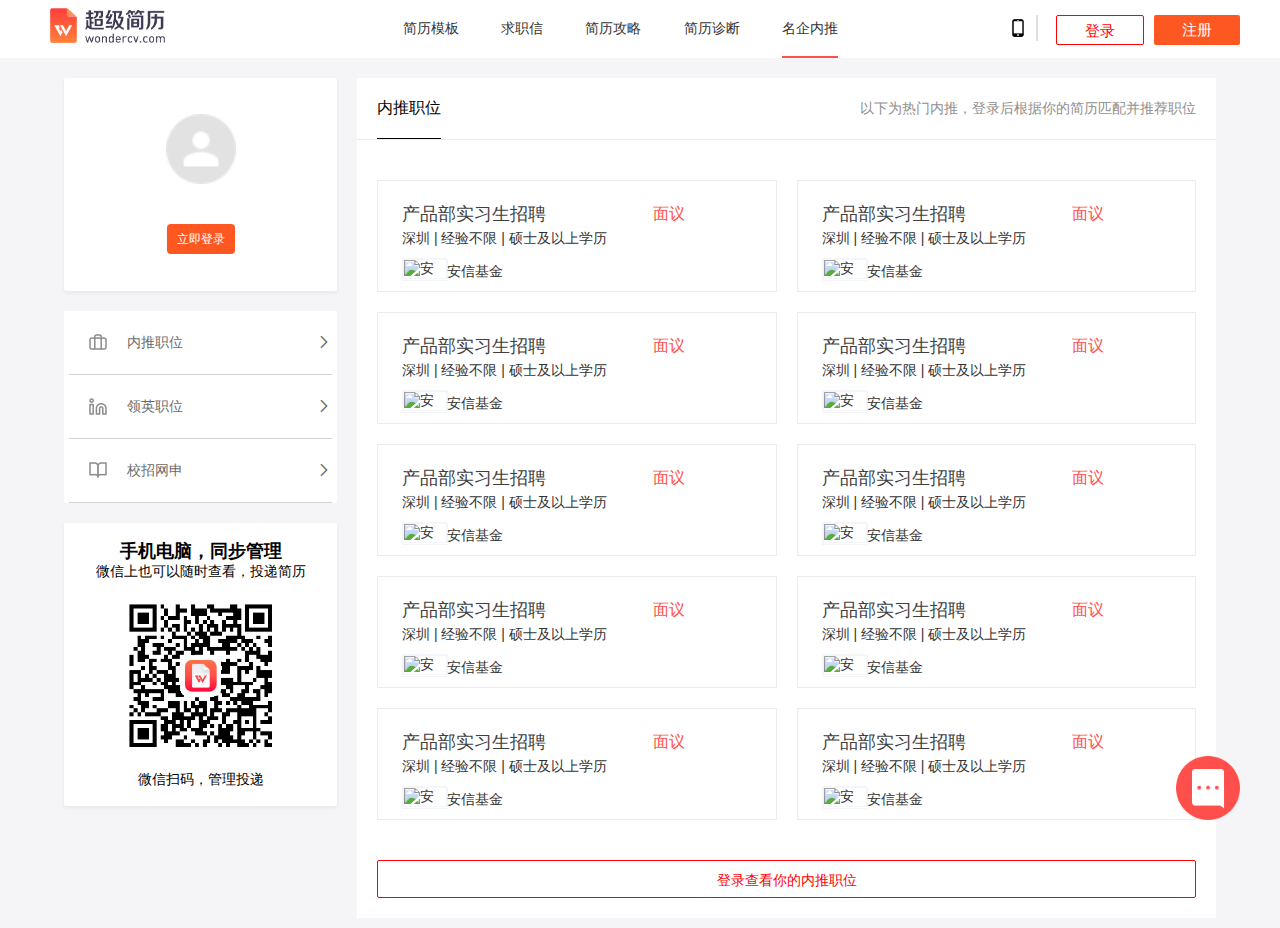
==== commit be773552: "update" ====
--- a/名企内推赵世冲/index.html
+++ b/名企内推赵世冲/index.html
@@ -18,10 +18,9 @@
     <!-- 头部 -->
     <header>
       <div class="loog">
-        <a href="../首页郭松松/index.html">
-            <img src="img/[www.wondercv.com][233]newwondercvlogozh-CN.png">
+        <a href="../index.html">
+          <img src="img/[www.wondercv.com][233]newwondercvlogozh-CN.png"></div>
         </a>
-      </div>
       <div class="nav">
         <ul>
           <li><a href="../简历模板兰田/templates.html">简历模板</a></li>
@@ -99,7 +98,7 @@
               <!-- 内推职务——职务 -->
               <div class="layui-col-md6" style="margin-top: 20px;">
                 <div class="zhiwu card">
-                  <a style="width: 100%;" target="_blank" href="/zh-CN/recruit_infos/VpVGJlU"></a>
+                  <a style="width: 100%;" target="_blank" href="./ziye.html">
                   <div style="display:flex;justify-content:space-between;">
                     <div class="job_post">产品部实习生招聘</div>
                     <div class="money">面议</div>
@@ -125,215 +124,215 @@
               <!-- 内推职务——职务 -->
               <div class="layui-col-md6" style="margin-top: 20px;">
                 <div class="zhiwu card">
-                  <a style="width: 100%;" target="_blank" href="/zh-CN/recruit_infos/VpVGJlU"></a>
-                  <div style="display:flex;justify-content:space-between;">
-                    <div class="job_post">产品部实习生招聘</div>
-                    <div class="money">面议</div>
-                  </div>
-
-                  <div class="desc">
-                    <span>
-                      深圳 | 经验不限 | 硕士及以上学历
-                    </span>
-                  </div>
-                  <div class="company">
-                    <div class="logo">
-                      <img class="logo" alt="安"
-                        src="https://photo.wondercv.com/uploads/company/logo/4972/93fc5598-2ac5-4665-b8e4-3fb1077aae60">
-                    </div>
-
-
-                    <div class="title">安信基金</div>
-                  </div>
-                  </a>
-                </div>
-              </div>
-              <!-- 内推职务——职务 -->
-              <div class="layui-col-md6">
-                <div class="zhiwu card">
-                  <a style="width: 100%;" target="_blank" href="/zh-CN/recruit_infos/VpVGJlU"></a>
-                  <div style="display:flex;justify-content:space-between;">
-                    <div class="job_post">产品部实习生招聘</div>
-                    <div class="money">面议</div>
-                  </div>
-
-                  <div class="desc">
-                    <span>
-                      深圳 | 经验不限 | 硕士及以上学历
-                    </span>
-                  </div>
-                  <div class="company">
-                    <div class="logo">
-                      <img class="logo" alt="安"
-                        src="https://photo.wondercv.com/uploads/company/logo/4972/93fc5598-2ac5-4665-b8e4-3fb1077aae60">
-                    </div>
-
-
-                    <div class="title">安信基金</div>
-                  </div>
-                  </a>
-                </div>
-              </div>
-              <!-- 内推职务——职务 -->
-              <div class="layui-col-md6">
-                <div class="zhiwu card">
-                  <a style="width: 100%;" target="_blank" href="/zh-CN/recruit_infos/VpVGJlU"></a>
-                  <div style="display:flex;justify-content:space-between;">
-                    <div class="job_post">产品部实习生招聘</div>
-                    <div class="money">面议</div>
-                  </div>
-
-                  <div class="desc">
-                    <span>
-                      深圳 | 经验不限 | 硕士及以上学历
-                    </span>
-                  </div>
-                  <div class="company">
-                    <div class="logo">
-                      <img class="logo" alt="安"
-                        src="https://photo.wondercv.com/uploads/company/logo/4972/93fc5598-2ac5-4665-b8e4-3fb1077aae60">
-                    </div>
-
-
-                    <div class="title">安信基金</div>
-                  </div>
-                  </a>
-                </div>
-              </div>
-              <!-- 内推职务——职务 -->
-              <div class="layui-col-md6">
-                <div class="zhiwu card">
-                  <a style="width: 100%;" target="_blank" href="/zh-CN/recruit_infos/VpVGJlU"></a>
-                  <div style="display:flex;justify-content:space-between;">
-                    <div class="job_post">产品部实习生招聘</div>
-                    <div class="money">面议</div>
-                  </div>
-
-                  <div class="desc">
-                    <span>
-                      深圳 | 经验不限 | 硕士及以上学历
-                    </span>
-                  </div>
-                  <div class="company">
-                    <div class="logo">
-                      <img class="logo" alt="安"
-                        src="https://photo.wondercv.com/uploads/company/logo/4972/93fc5598-2ac5-4665-b8e4-3fb1077aae60">
-                    </div>
-
-
-                    <div class="title">安信基金</div>
-                  </div>
-                  </a>
-                </div>
-              </div>
-              <!-- 内推职务——职务 -->
-              <div class="layui-col-md6">
-                <div class="zhiwu card">
-                  <a style="width: 100%;" target="_blank" href="/zh-CN/recruit_infos/VpVGJlU"></a>
-                  <div style="display:flex;justify-content:space-between;">
-                    <div class="job_post">产品部实习生招聘</div>
-                    <div class="money">面议</div>
-                  </div>
-
-                  <div class="desc">
-                    <span>
-                      深圳 | 经验不限 | 硕士及以上学历
-                    </span>
-                  </div>
-                  <div class="company">
-                    <div class="logo">
-                      <img class="logo" alt="安"
-                        src="https://photo.wondercv.com/uploads/company/logo/4972/93fc5598-2ac5-4665-b8e4-3fb1077aae60">
-                    </div>
-
-
-                    <div class="title">安信基金</div>
-                  </div>
-                  </a>
-                </div>
-              </div>
-              <!-- 内推职务——职务 -->
-              <div class="layui-col-md6">
-                <div class="zhiwu card">
-                  <a style="width: 100%;" target="_blank" href="/zh-CN/recruit_infos/VpVGJlU"></a>
-                  <div style="display:flex;justify-content:space-between;">
-                    <div class="job_post">产品部实习生招聘</div>
-                    <div class="money">面议</div>
-                  </div>
-
-                  <div class="desc">
-                    <span>
-                      深圳 | 经验不限 | 硕士及以上学历
-                    </span>
-                  </div>
-                  <div class="company">
-                    <div class="logo">
-                      <img class="logo" alt="安"
-                        src="https://photo.wondercv.com/uploads/company/logo/4972/93fc5598-2ac5-4665-b8e4-3fb1077aae60">
-                    </div>
-
-
-                    <div class="title">安信基金</div>
-                  </div>
-                  </a>
-                </div>
-              </div>
-              <!-- 内推职务——职务 -->
-              <div class="layui-col-md6">
-                <div class="zhiwu card">
-                  <a style="width: 100%;" target="_blank" href="/zh-CN/recruit_infos/VpVGJlU"></a>
-                  <div style="display:flex;justify-content:space-between;">
-                    <div class="job_post">产品部实习生招聘</div>
-                    <div class="money">面议</div>
-                  </div>
-
-                  <div class="desc">
-                    <span>
-                      深圳 | 经验不限 | 硕士及以上学历
-                    </span>
-                  </div>
-                  <div class="company">
-                    <div class="logo">
-                      <img class="logo" alt="安"
-                        src="https://photo.wondercv.com/uploads/company/logo/4972/93fc5598-2ac5-4665-b8e4-3fb1077aae60">
-                    </div>
-
-
-                    <div class="title">安信基金</div>
-                  </div>
-                  </a>
-                </div>
-              </div>
-              <!-- 内推职务——职务 -->
-              <div class="layui-col-md6">
-                <div class="zhiwu card">
-                  <a style="width: 100%;" target="_blank" href="/zh-CN/recruit_infos/VpVGJlU"></a>
-                  <div style="display:flex;justify-content:space-between;">
-                    <div class="job_post">产品部实习生招聘</div>
-                    <div class="money">面议</div>
-                  </div>
-
-                  <div class="desc">
-                    <span>
-                      深圳 | 经验不限 | 硕士及以上学历
-                    </span>
-                  </div>
-                  <div class="company">
-                    <div class="logo">
-                      <img class="logo" alt="安"
-                        src="https://photo.wondercv.com/uploads/company/logo/4972/93fc5598-2ac5-4665-b8e4-3fb1077aae60">
-                    </div>
-
-
-                    <div class="title">安信基金</div>
-                  </div>
-                  </a>
-                </div>
-              </div>
-              <!-- 内推职务——职务 -->
-              <div class="layui-col-md6">
-                <div class="zhiwu card">
-                  <a style="width: 100%;" target="_blank" href="/zh-CN/recruit_infos/VpVGJlU"></a>
+                  <a style="width: 100%;" target="_blank" href="./ziye.html">
+                  <div style="display:flex;justify-content:space-between;">
+                    <div class="job_post">产品部实习生招聘</div>
+                    <div class="money">面议</div>
+                  </div>
+
+                  <div class="desc">
+                    <span>
+                      深圳 | 经验不限 | 硕士及以上学历
+                    </span>
+                  </div>
+                  <div class="company">
+                    <div class="logo">
+                      <img class="logo" alt="安"
+                        src="https://photo.wondercv.com/uploads/company/logo/4972/93fc5598-2ac5-4665-b8e4-3fb1077aae60">
+                    </div>
+
+
+                    <div class="title">安信基金</div>
+                  </div>
+                  </a>
+                </div>
+              </div>
+              <!-- 内推职务——职务 -->
+              <div class="layui-col-md6">
+                <div class="zhiwu card">
+                  <a style="width: 100%;" target="_blank" href="./ziye.html">
+                  <div style="display:flex;justify-content:space-between;">
+                    <div class="job_post">产品部实习生招聘</div>
+                    <div class="money">面议</div>
+                  </div>
+
+                  <div class="desc">
+                    <span>
+                      深圳 | 经验不限 | 硕士及以上学历
+                    </span>
+                  </div>
+                  <div class="company">
+                    <div class="logo">
+                      <img class="logo" alt="安"
+                        src="https://photo.wondercv.com/uploads/company/logo/4972/93fc5598-2ac5-4665-b8e4-3fb1077aae60">
+                    </div>
+
+
+                    <div class="title">安信基金</div>
+                  </div>
+                  </a>
+                </div>
+              </div>
+              <!-- 内推职务——职务 -->
+              <div class="layui-col-md6">
+                <div class="zhiwu card">
+                  <a style="width: 100%;" target="_blank" href="./ziye.html">
+                  <div style="display:flex;justify-content:space-between;">
+                    <div class="job_post">产品部实习生招聘</div>
+                    <div class="money">面议</div>
+                  </div>
+
+                  <div class="desc">
+                    <span>
+                      深圳 | 经验不限 | 硕士及以上学历
+                    </span>
+                  </div>
+                  <div class="company">
+                    <div class="logo">
+                      <img class="logo" alt="安"
+                        src="https://photo.wondercv.com/uploads/company/logo/4972/93fc5598-2ac5-4665-b8e4-3fb1077aae60">
+                    </div>
+
+
+                    <div class="title">安信基金</div>
+                  </div>
+                  </a>
+                </div>
+              </div>
+              <!-- 内推职务——职务 -->
+              <div class="layui-col-md6">
+                <div class="zhiwu card">
+                  <a style="width: 100%;" target="_blank" href="./ziye.html">
+                  <div style="display:flex;justify-content:space-between;">
+                    <div class="job_post">产品部实习生招聘</div>
+                    <div class="money">面议</div>
+                  </div>
+
+                  <div class="desc">
+                    <span>
+                      深圳 | 经验不限 | 硕士及以上学历
+                    </span>
+                  </div>
+                  <div class="company">
+                    <div class="logo">
+                      <img class="logo" alt="安"
+                        src="https://photo.wondercv.com/uploads/company/logo/4972/93fc5598-2ac5-4665-b8e4-3fb1077aae60">
+                    </div>
+
+
+                    <div class="title">安信基金</div>
+                  </div>
+                  </a>
+                </div>
+              </div>
+              <!-- 内推职务——职务 -->
+              <div class="layui-col-md6">
+                <div class="zhiwu card">
+                  <a style="width: 100%;" target="_blank" href="./ziye.html">
+                  <div style="display:flex;justify-content:space-between;">
+                    <div class="job_post">产品部实习生招聘</div>
+                    <div class="money">面议</div>
+                  </div>
+
+                  <div class="desc">
+                    <span>
+                      深圳 | 经验不限 | 硕士及以上学历
+                    </span>
+                  </div>
+                  <div class="company">
+                    <div class="logo">
+                      <img class="logo" alt="安"
+                        src="https://photo.wondercv.com/uploads/company/logo/4972/93fc5598-2ac5-4665-b8e4-3fb1077aae60">
+                    </div>
+
+
+                    <div class="title">安信基金</div>
+                  </div>
+                  </a>
+                </div>
+              </div>
+              <!-- 内推职务——职务 -->
+              <div class="layui-col-md6">
+                <div class="zhiwu card">
+                  <a style="width: 100%;" target="_blank" href="./ziye.html">
+                  <div style="display:flex;justify-content:space-between;">
+                    <div class="job_post">产品部实习生招聘</div>
+                    <div class="money">面议</div>
+                  </div>
+
+                  <div class="desc">
+                    <span>
+                      深圳 | 经验不限 | 硕士及以上学历
+                    </span>
+                  </div>
+                  <div class="company">
+                    <div class="logo">
+                      <img class="logo" alt="安"
+                        src="https://photo.wondercv.com/uploads/company/logo/4972/93fc5598-2ac5-4665-b8e4-3fb1077aae60">
+                    </div>
+
+
+                    <div class="title">安信基金</div>
+                  </div>
+                  </a>
+                </div>
+              </div>
+              <!-- 内推职务——职务 -->
+              <div class="layui-col-md6">
+                <div class="zhiwu card">
+                  <a style="width: 100%;" target="_blank" href="./ziye.html">
+                  <div style="display:flex;justify-content:space-between;">
+                    <div class="job_post">产品部实习生招聘</div>
+                    <div class="money">面议</div>
+                  </div>
+
+                  <div class="desc">
+                    <span>
+                      深圳 | 经验不限 | 硕士及以上学历
+                    </span>
+                  </div>
+                  <div class="company">
+                    <div class="logo">
+                      <img class="logo" alt="安"
+                        src="https://photo.wondercv.com/uploads/company/logo/4972/93fc5598-2ac5-4665-b8e4-3fb1077aae60">
+                    </div>
+
+
+                    <div class="title">安信基金</div>
+                  </div>
+                  </a>
+                </div>
+              </div>
+              <!-- 内推职务——职务 -->
+              <div class="layui-col-md6">
+                <div class="zhiwu card">
+                  <a style="width: 100%;" target="_blank" href="./ziye.html">
+                  <div style="display:flex;justify-content:space-between;">
+                    <div class="job_post">产品部实习生招聘</div>
+                    <div class="money">面议</div>
+                  </div>
+
+                  <div class="desc">
+                    <span>
+                      深圳 | 经验不限 | 硕士及以上学历
+                    </span>
+                  </div>
+                  <div class="company">
+                    <div class="logo">
+                      <img class="logo" alt="安"
+                        src="https://photo.wondercv.com/uploads/company/logo/4972/93fc5598-2ac5-4665-b8e4-3fb1077aae60">
+                    </div>
+
+
+                    <div class="title">安信基金</div>
+                  </div>
+                  </a>
+                </div>
+              </div>
+              <!-- 内推职务——职务 -->
+              <div class="layui-col-md6">
+                <div class="zhiwu card">
+                  <a style="width: 100%;" target="_blank" href="./ziye.html">
                   <div style="display:flex;justify-content:space-between;">
                     <div class="job_post">产品部实习生招聘</div>
                     <div class="money">面议</div>
--- a/名企内推赵世冲/css/index.css
+++ b/名企内推赵世冲/css/index.css
@@ -1,174 +1,185 @@
-.all{
-    background-color:#F5F5F7;
+.all {
+  background-color: #f5f5f7;
 }
 
 /* 导航 */
-header{
-    width: 100%;
-    height: 100%; 
-    background-color: #fff;
-    display: flex;
-    justify-content: space-between;
+header {
+  width: 100%;
+  height: 100%;
+  background-color: #fff;
+  display: flex;
+  justify-content: space-between;
 }
-.loog img{
-    margin-top: 8px;
-    width: 115px;
-    margin-left: 50px;
-    line-height: 56px
+.loog img {
+  margin-top: 8px;
+  width: 115px;
+  margin-left: 50px;
+  line-height: 56px;
 }
-.nav{width: 34%;
-margin-left: -8%;}
-.nav ul{
-    display: flex;
-    justify-content:space-between;
-    margin: 0 auto;
-    line-height: 56px;
-    color: #5e5e5e;
-    font-size: 14px;
+.nav {
+  width: 34%;
+  margin-left: -8%;
+}
+.nav ul {
+  display: flex;
+  justify-content: space-between;
+  margin: 0 auto;
+  line-height: 56px;
+  color: #5e5e5e;
+  font-size: 14px;
+}
+.nav-raght {
+  display: flex;
+  margin-top: 15px;
+  margin-right: 40px;
+}
+.nav ul li a:hover {
+  cursor: pointer;
+  color: red;
+}
+.nav ul li:nth-of-type(5) {
+    border-bottom: 2px #ff4f4c solid;
 }
 
-.nav ul li:nth-of-type(5){
-    border-bottom: 2px solid #ff4f4c;
+.main-left-top > img {
+  width: 70px;
+  height: 70px;
+  display: block;
+  margin: 20px auto;
 }
-.nav ul li:nth-of-type(5) a{
-    color: #ff4f4c;
+.main-left-top > button {
+  display: block;
+  margin: 20px auto;
+  margin-top: 40px;
+  border-radius: 4px;
+}
+.main-left-top,
+.main-left-di {
+  background-color: #fff;
+  padding: 6% 2%;
+  border-radius: 2px;
+  box-shadow: 0 2px 4px 0 rgba(0, 0, 0, 0.06);
+}
+.main-left-con {
+  background-color: #fff;
+  border-radius: 2px;
+  padding: 0 2%;
+}
+.main-left-con li {
+  opacity: 0.6;
+  cursor: pointer;
+}
+.main-left-con li:hover {
+  opacity: 1;
 }
 
-.nav-raght{
-    display: flex;
-    margin-top: 15px;
-    margin-right: 40px;
+.main-left-top {
+  margin-top: 20px;
 }
-.nav li:hover{
-    cursor: pointer;
-    color: red;
+.main-left-con {
+  margin: 20px 0;
+}
+.main-left-con li {
+  list-style: none;
+  border-bottom: 1px solid #b6b6b6;
+  line-height: 63px;
+}
+.main-left-con > ul > li > div img {
+  width: 18px;
+  height: 18px;
+  margin: 22px 20px;
+}
+.main-left-di img {
+  width: 150px;
+  height: 150px;
+  display: block;
+  margin: 20px auto;
+}
+.main-left-di p {
+  text-align: center;
+}
+.main-right-top {
+  margin-top: 20px;
+}
+.card {
+  background: #fff;
+  border: 1px solid #ececec;
+  padding: 24px;
+  padding-bottom: 0;
+  position: relative;
+}
+.job_post {
+  font-size: 18px;
+  color: #404040;
+  line-height: 18px;
+
+  margin-right: 9px;
+  margin-bottom: 7px;
+}
+.money {
+  width: 99px;
+  height: 18px;
+  font-size: 16px;
+  font-weight: 500;
+  color: #ff4f4c;
+  line-height: 18px;
+}
+.company {
+  display: flex;
+  margin: 10px 0;
+}
+.title {
+  margin-top: 5px;
+}
+.card .logo {
+  width: 43px;
+  border: 1px solid #f4f5f8;
+}
+.main-right-di a {
+  background: none;
+  color: red;
+  border: 1px red solid;
+}
+.zhiwu {
+  cursor: pointer;
+}
+.main-right-di a:hover {
+  background-color: red;
+}
+footer > img {
+  position: fixed;
+
+  right: 40px;
+  bottom: 80px;
+  width: 64px;
+  height: 64px;
+  cursor: pointer;
+}
+@media screen and (max-width: 510px) {
+  .xiaoshi {
+    display: none !important;
+  }
+  .nav-raght a {
+    padding: 0 10px !important;
+    font-size: 10px !important;
+  }
+}
+@media screen and (max-width: 840px) {
+  .nav ul {
+    display: none;
+  }
+}
+@media screen and (max-width: 360px) {
+  .zhuce {
+    display: none !important;
+  }
 }
 
-
-
-
-
-.main-left-top>img{
-    width: 70px;
-    height: 70px;
-    display: block;
-    margin: 20px auto;
-}
-.main-left-top>button{
-    display: block;
-    margin: 20px auto;
-    margin-top: 40px;
-    border-radius:4px;
-     
-}
-.main-left-top,.main-left-di{
-    background-color: #FFF;
-    padding:6% 2%;
-    border-radius:2px;
-    box-shadow: 0 2px 4px 0 rgba(0,0,0,0.06);
-}
-.main-left-con{
-    background-color: #FFF;
-    border-radius:2px;
-    padding: 0 2%;
-    
-}
-.main-left-con li{
-    opacity: 0.6;
-    cursor:pointer;
-}
-.main-left-con li:hover{
-    opacity: 1;
+.bianse li {
+  /* margin-top: 10px; */
+  padding: 15px 5px;
 }
 
-.main-left-top{margin-top: 20px;}
-.main-left-con{margin: 20px 0;}
-.main-left-con li{
-    list-style: none;
-    border-bottom: 1px solid #b6b6b6;
-    line-height: 63px;
+.bianse li:nth-child(even) {
+  background: #fff;
 }
-.main-left-con>ul>li>div img{
-    width: 18px;
-    height: 18px;
-    margin:22px 20px;
-}
-.main-left-di img{
-    width: 150px;
-    height: 150px;
-    display: block;
-    margin: 20px auto;
-}
-.main-left-di p{text-align: center;}
-.main-right-top{margin-top: 20px;}
-.card{
-    
-    background: #fff;
-    border: 1px solid #ececec;
-    padding: 24px;
-    padding-bottom: 0;
-    position: relative;
-}
-.job_post{
-    font-size: 18px;
-    color: #404040;
-    line-height: 18px;
-
-    margin-right: 9px;
-    margin-bottom: 7px;
-}
-.money{
-    
-    width: 99px;
-    height: 18px;
-    font-size: 16px;
-    font-weight: 500;
-    color: #ff4f4c;
-    line-height: 18px;
-}
-.company{
-    display: flex;
-    margin:10px 0;
-}
-.title{margin-top: 5px;}
-.card .logo{
-    width: 43px;
-    border: 1px solid #f4f5f8;
-}
-.main-right-di a{
-    background: none;
-    color: red;
-    border: 1px red solid;
-}
-.zhiwu{
-    cursor: pointer;
-}
-.main-right-di a:hover{
-    background-color: red;
-}
-footer>img{
-    position: fixed;
-    
-    right: 40px;
-    bottom: 80px;
-    width: 64px;
-    height: 64px;
-    cursor: pointer;
-}
-@media screen and (max-width: 510px) {
-    .xiaoshi {
-        display: none !important;
-    }
-    .nav-raght a{
-        padding: 0 10px!important;
-        font-size: 10px !important;
-    }
-}
-@media screen and (max-width: 840px) {
-    .nav ul{display: none;}
-}
-@media screen and (max-width: 360px) {
-    .zhuce{
-        display: none!important;
-    }
-}
